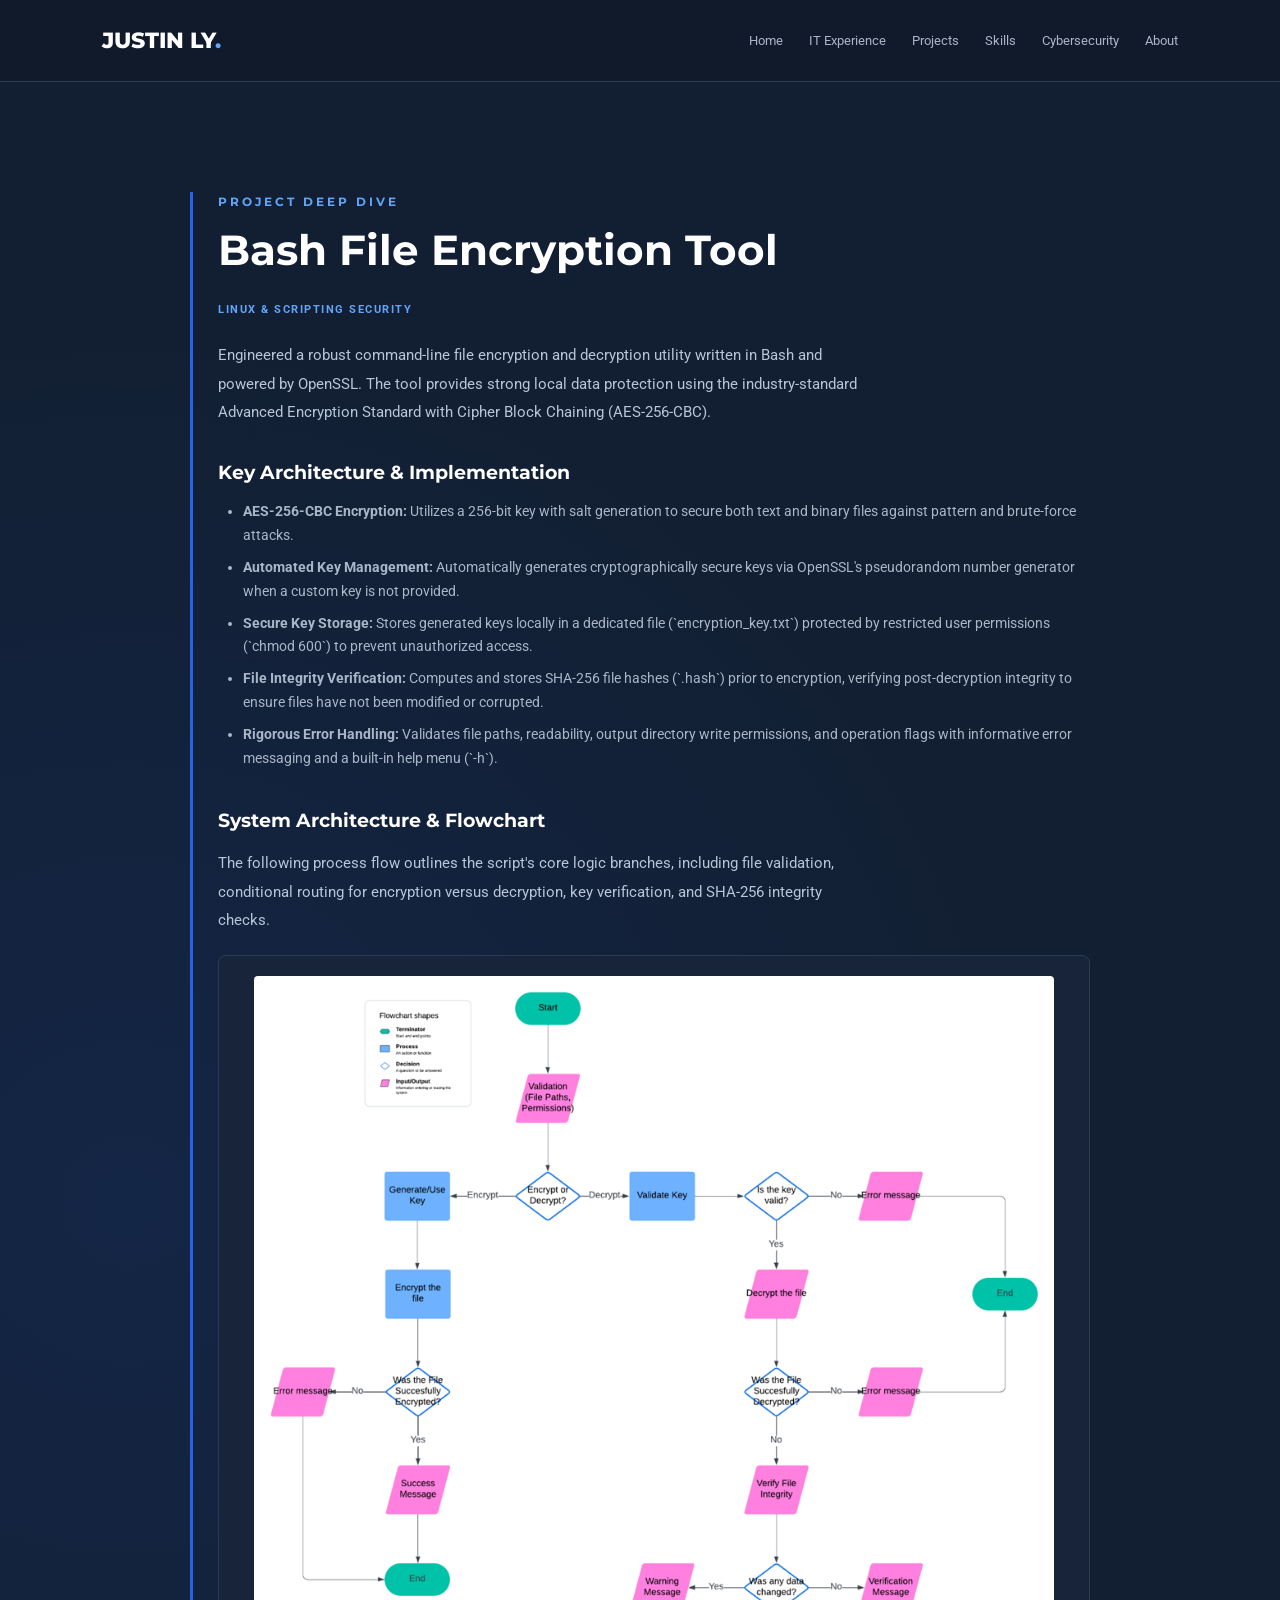
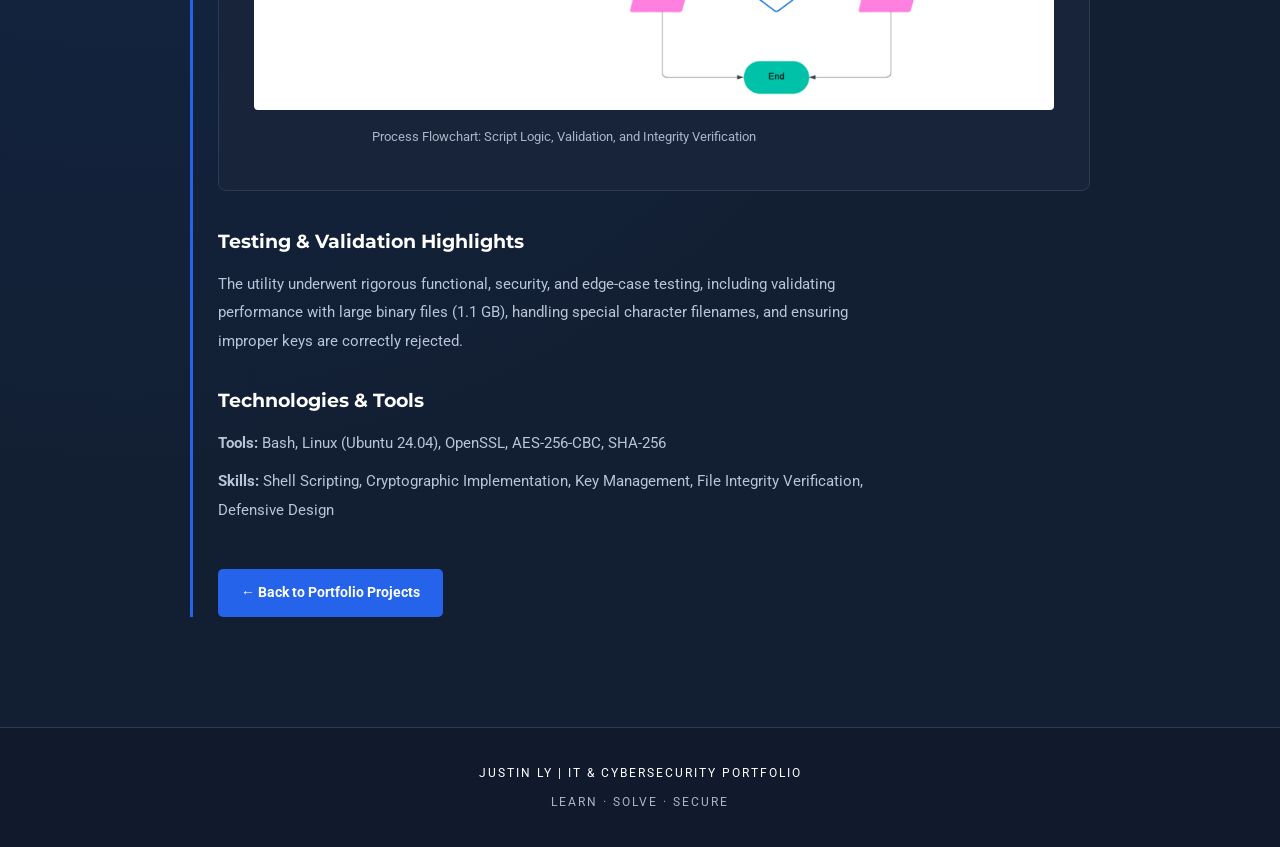
==== encryption-tool.html @ 3e25fa28 "Update encryption-tool.html" ====
<!DOCTYPE html>
<html lang="en">
<head>
    <meta charset="UTF-8">
    <meta name="viewport" content="width=device-width, initial-scale=1.0">
    <title>Bash File Encryption Tool | Justin Ly Portfolio</title>
    <link rel="stylesheet" href="style.css">
</head>

<body>

<header class="navbar">
    <a href="index.html#home" class="logo">JUSTIN LY<span>.</span></a>

    <nav class="nav-links" aria-label="Main Navigation">
        <a href="index.html#home">Home</a>
        <a href="index.html#experience">IT Experience</a>
        <a href="index.html#projects">Projects</a>
        <a href="index.html#skills">Skills</a>
        <a href="index.html#cybersecurity">Cybersecurity</a>
        <a href="index.html#about">About</a>
    </nav>
</header>

<main>

<!-- PROJECT DETAILS SECTION -->
<section class="intro-section">
    <div class="about-layout" style="grid-template-columns: 1fr;">
        <div class="about-description" style="max-width: 900px; margin: auto;">
            <p class="eyebrow">PROJECT DEEP DIVE</p>
            <h2>Bash File Encryption Tool</h2>
            
            <p class="project-category" style="margin-bottom: 20px;">LINUX & SCRIPTING SECURITY</p>

            <p>
                Engineered a robust command-line file encryption and decryption utility written in Bash and powered by OpenSSL. The tool provides strong local data protection using the industry-standard Advanced Encryption Standard with Cipher Block Chaining (AES-256-CBC).
            </p>

            <h3 style="margin-top: 30px; margin-bottom: 12px; font-family: 'Montserrat', sans-serif;">Key Architecture & Implementation</h3>
            <ul class="experience-list">
                <li><strong>AES-256-CBC Encryption:</strong> Utilizes a 256-bit key with salt generation to secure both text and binary files against pattern and brute-force attacks.</li>
                <li><strong>Automated Key Management:</strong> Automatically generates cryptographically secure keys via OpenSSL's pseudorandom number generator when a custom key is not provided.</li>
                <li><strong>Secure Key Storage:</strong> Stores generated keys locally in a dedicated file (`encryption_key.txt`) protected by restricted user permissions (`chmod 600`) to prevent unauthorized access.</li>
                <li><strong>File Integrity Verification:</strong> Computes and stores SHA-256 file hashes (`.hash`) prior to encryption, verifying post-decryption integrity to ensure files have not been modified or corrupted.</li>
                <li><strong>Rigorous Error Handling:</strong> Validates file paths, readability, output directory write permissions, and operation flags with informative error messaging and a built-in help menu (`-h`).</li>
            </ul>

            <h3 style="margin-top: 35px; margin-bottom: 12px; font-family: 'Montserrat', sans-serif;">System Architecture & Flowchart</h3>
            <p class="muted" style="margin-bottom: 20px;">
                The following process flow outlines the script's core logic branches, including file validation, conditional routing for encryption versus decryption, key verification, and SHA-256 integrity checks.
            </p>
            
            <!-- FLOWCHART CONTAINER -->
            <div style="background: var(--surface); border: 1px solid var(--border); border-radius: 8px; overflow: hidden; padding: 20px; margin-bottom: 35px; text-align: center;">
                <img src="images/encryption-flowchart-colored.png" alt="Bash Encryption Tool Process Flowchart" style="width: 100%; max-width: 800px; border-radius: 4px; display: block; margin: 0 auto 15px auto;">
                <p style="font-size: 13px; color: var(--muted);">Process Flowchart: Script Logic, Validation, and Integrity Verification</p>
            </div>
            
            <h3 style="margin-top: 30px; margin-bottom: 12px; font-family: 'Montserrat', sans-serif;">Testing & Validation Highlights</h3>
            <p class="muted" style="margin-bottom: 15px;">
                The utility underwent rigorous functional, security, and edge-case testing, including validating performance with large binary files (1.1 GB), handling special character filenames, and ensuring improper keys are correctly rejected.
            </p>

            <h3 style="margin-top: 30px; margin-bottom: 12px; font-family: 'Montserrat', sans-serif;">Technologies & Tools</h3>
            <p class="muted" style="margin-bottom: 10px;">
                <strong>Tools:</strong> Bash, Linux (Ubuntu 24.04), OpenSSL, AES-256-CBC, SHA-256
            </p>
            <p class="muted">
                <strong>Skills:</strong> Shell Scripting, Cryptographic Implementation, Key Management, File Integrity Verification, Defensive Design
            </p>

            <div style="margin-top: 45px;">
                <a href="index.html#projects" class="button">← Back to Portfolio Projects</a>
            </div>
        </div>
    </div>
</section>

</main>

<footer>
    <p>JUSTIN LY | IT & CYBERSECURITY PORTFOLIO</p>
    <p class="muted">LEARN · SOLVE · SECURE</p>
</footer>

</body>
</html>
---- style.css ----
@import url('https://fonts.googleapis.com/css2?family=Montserrat:wght@400;500;600;700;800&family=Roboto:wght@400;500;700&display=swap');

:root {
    --background: #101A2C;
    --surface: #17243A;
    --surface-light: #1D2D47;
    --accent: #2563EB;
    --accent-light: #60A5FA;
    --text: #FFFFFF;
    --muted: #AAB6C8;
    --border: #293B55;
}

* {
    margin: 0;
    padding: 0;
    box-sizing: border-box;
    scroll-behavior: smooth;
}

html, body {
    width: 100%;
    overflow-x: hidden;
}

body {
    background: var(--background);
    color: var(--text);
    font-family: 'Roboto', sans-serif;
    line-height: 1.7;
}

a {
    transition: 0.25s ease;
}

h1, h2, h3 {
    font-family: 'Montserrat', sans-serif;
}

/* NAVIGATION */

.navbar {
    display: flex;
    justify-content: space-between;
    align-items: center;
    padding: 22px 8%;
    background: rgba(16, 26, 44, 0.97);
    border-bottom: 1px solid var(--border);
    position: sticky;
    top: 0;
    z-index: 10;
    width: 100%;
}

.logo {
    color: white;
    font-family: 'Montserrat', sans-serif;
    font-size: 22px;
    font-weight: 800;
    text-decoration: none;
}

.logo span {
    color: var(--accent-light);
}

.nav-links {
    display: flex;
    gap: 26px;
}

.nav-links a {
    color: var(--muted);
    text-decoration: none;
    font-size: 13px;
}

.nav-links a:hover {
    color: var(--accent-light);
}

/* HERO */

.hero {
    position: relative;
    display: grid;
    grid-template-columns: minmax(0, 1.2fr) minmax(0, 0.8fr);
    align-items: center;
    gap: 60px;

    width: 100%;
    min-height: 620px;
    padding: 85px max(8%, calc((100% - 1200px) / 2));

    background-color: #101A2C;
    background-image:
        linear-gradient(rgba(37, 99, 235, 0.045) 1px, transparent 1px),
        linear-gradient(90deg, rgba(37, 99, 235, 0.045) 1px, transparent 1px),
        radial-gradient(ellipse at 80% 45%, #1d3b69 0%, transparent 55%);
    background-size: 45px 45px, 45px 45px, auto;

    border-bottom: 1px solid var(--border);
}

.hero-content {
    width: 100%;
    max-width: 650px;
}

.eyebrow {
    color: var(--accent-light);
    font-family: 'Montserrat', sans-serif;
    font-size: 12px;
    font-weight: 700;
    letter-spacing: 3px;
    margin-bottom: 18px;
}

.hero h1 {
    font-size: clamp(38px, 5vw, 62px);
    line-height: 1.2;
    margin-bottom: 24px;
}

.hero h1 span {
    color: var(--accent-light);
}

.hero-description {
    color: var(--muted);
    max-width: 590px;
    font-size: 16px;
}

.hero-buttons {
    display: flex;
    gap: 14px;
    margin-top: 30px;
    flex-wrap: wrap;
}

.button {
    display: inline-block;
    padding: 12px 23px;
    border-radius: 5px;
    background: var(--accent);
    color: white;
    text-decoration: none;
    font-weight: 700;
    font-size: 14px;
}

.button:hover {
    background: #1D4ED8;
    transform: translateY(-2px);
}

.button.secondary {
    background: transparent;
    border: 1px solid var(--border);
}

.button.secondary:hover {
    border-color: var(--accent-light);
}

/* PROFILE PHOTO */

.hero-profile {
    width: 100%;
    max-width: 320px;
    justify-self: center;
    padding: 10px;
    background: linear-gradient(145deg, #2563EB, #60A5FA);
    border-radius: 18px;
    box-shadow: 0 20px 55px rgba(0, 0, 0, 0.3);
}

.hero-profile img {
    display: block;
    width: 100%;
    aspect-ratio: 4 / 5;
    object-fit: cover;
    object-position: center;
    border-radius: 11px;
}

.profile-caption {
    display: flex;
    align-items: center;
    gap: 9px;
    padding: 15px 5px 3px;
    color: #FFFFFF;
    font-size: 10px;
    font-weight: 700;
    letter-spacing: 1.5px;
}

.profile-status {
    width: 8px;
    height: 8px;
    background: #60A5FA;
    border-radius: 50%;
}

/* GENERAL SECTIONS */

section {
    scroll-margin-top: 85px;
}

.section-heading {
    margin-bottom: 35px;
}

.section-heading h2 {
    font-size: 32px;
}

.intro-section,
.highlights,
.projects-section,
.cyber-section,
.experience-section,
.about-section {
    width: 100%;
    padding: 85px max(8%, calc((100% - 1200px) / 2));
    border-bottom: 1px solid var(--border);
}

.intro-text {
    max-width: 850px;
    color: var(--muted);
    font-size: 17px;
}

/* CARDS */

.card-grid {
    display: grid;
    grid-template-columns: repeat(3, minmax(0, 1fr));
    gap: 24px;
}

.info-card,
.project-card,
.experience-card,
.education-card {
    background: var(--surface);
    border: 1px solid var(--border);
    border-radius: 9px;
    overflow: hidden;
    transition: 0.25s ease;
}

.info-card,
.project-card {
    min-width: 0;
}

.info-card {
    padding: 28px;
}

.info-card:hover,
.project-card:hover {
    transform: translateY(-5px);
    border-color: var(--accent);
}

.card-icon {
    color: var(--accent-light);
    font-family: 'Montserrat', sans-serif;
    font-size: 25px;
    font-weight: 800;
    margin-bottom: 20px;
}

.info-card h3,
.project-card h3,
.experience-card h3,
.education-card h3 {
    font-size: 18px;
    margin-bottom: 12px;
}

.info-card p,
.project-content p,
.experience-card p,
.education-card p,
.cyber-section > p {
    color: var(--muted);
    font-size: 14px;
}

.info-card a {
    display: inline-block;
    color: var(--accent-light);
    text-decoration: none;
    font-size: 13px;
    margin-top: 20px;
    font-weight: 700;
}

/* PROJECTS */

.projects-section {
    background: #0D1728;
}

.section-description {
    color: var(--muted);
    margin-top: 8px;
}

.project-visual {
    height: 170px;
    display: flex;
    justify-content: center;
    align-items: center;
    font-family: 'Montserrat', sans-serif;
    font-size: 22px;
    font-weight: 800;
    letter-spacing: 3px;
    color: white;
}

.visual-one {
    background: linear-gradient(135deg, #172F50, #2563EB);
}

.visual-two {
    background: linear-gradient(135deg, #17243A, #2563EB);
}

.visual-three {
    background: linear-gradient(135deg, #102B42, #1685A8);
}

.project-content {
    padding: 23px;
}

.project-category {
    color: var(--accent-light) !important;
    font-size: 11px !important;
    font-weight: 700;
    letter-spacing: 1.5px;
    margin-bottom: 10px;
}

/* CYBERSECURITY */

.cyber-section > p {
    max-width: 800px;
    font-size: 16px;
}

/* EXPERIENCE */

.experience-card {
    padding: 30px;
    max-width: 800px;
    margin-bottom: 22px;
}

.experience-card:last-child {
    margin-bottom: 0;
}

.experience-heading {
    display: flex;
    align-items: baseline;
    gap: 12px;
    flex-wrap: wrap;
    margin-bottom: 12px;
}

.experience-heading h3 {
    margin-bottom: 0;
}

.experience-heading .company {
    color: var(--accent-light);
    font-size: 14px;
    font-weight: 600;
}

.experience-summary {
    margin-bottom: 18px;
    line-height: 1.7;
}

.experience-list {
    padding-left: 25px;
    margin: 10px 0 20px;
}

.experience-list li {
    color: var(--muted);
    font-size: 14px;
    font-weight: 400;
    line-height: 1.7;
    margin-bottom: 8px;
}

.experience-card .project-tools {
    margin-top: 12px;
    line-height: 1.7;
}

/* ABOUT ME */

.intro-section {
    background:
        radial-gradient(ellipse at 10% 50%, rgba(37, 99, 235, 0.10), transparent 55%),
        #121F33;
    padding-top: 110px;
    padding-bottom: 110px;
}

.about-layout {
    display: grid;
    grid-template-columns: 1.4fr 0.9fr;
    gap: 70px;
    align-items: center;
    max-width: 1200px;
    margin: auto;
}

.about-description {
    position: relative;
    padding-left: 25px;
    border-left: 3px solid var(--accent);
}

.about-description h2 {
    font-size: 42px;
    margin-bottom: 25px;
    line-height: 1.2;
}

.about-description .eyebrow {
    margin-bottom: 12px;
}

.about-description p:not(.eyebrow) {
    color: #B8C5D8;
    font-size: 15px;
    line-height: 1.9;
    margin-bottom: 20px;
    max-width: 650px;
}

.about-details {
    display: grid;
    gap: 18px;
}

.detail-card {
    position: relative;
    padding: 25px;
    background: linear-gradient(135deg, #1B2B44, #17243A);
    border: 1px solid #304766;
    border-radius: 10px;
    border-left: 4px solid var(--accent);
    transition: transform 0.25s, border-color 0.25s;
}

.detail-card:hover {
    transform: translateX(6px);
    border-color: var(--accent-light);
}

.detail-label {
    display: block;
    color: var(--accent-light);
    font-size: 10px;
    font-weight: 700;
    letter-spacing: 2px;
    margin-bottom: 9px;
}

.detail-card h3 {
    color: #FFFFFF;
    font-size: 17px;
    margin-bottom: 5px;
}

.detail-card p {
    color: #AAB6C8;
    font-size: 13px;
}

/* EDUCATION */

.education-card {
    padding: 25px;
    max-width: 800px;
    margin-bottom: 18px;
}

.muted {
    color: var(--muted);
}

/* CONTACT */

.contact-links {
    display: flex;
    gap: 25px;
    margin-top: 35px;
    flex-wrap: wrap;
}

.contact-links a {
    color: var(--accent-light);
    text-decoration: none;
    font-weight: 700;
    font-size: 14px;
}

.contact-links a:hover {
    color: white;
}

/* FOOTER */

footer {
    padding: 35px 15px;
    text-align: center;
    font-size: 12px;
    letter-spacing: 2px;
}

footer .muted {
    margin-top: 8px;
}

/* RESPONSIVE DESIGN */

@media (max-width: 850px) {
    .navbar {
        flex-direction: column;
        gap: 15px;
    }

    .nav-links {
        justify-content: center;
        flex-wrap: wrap;
        gap: 14px;
    }

    .hero {
        grid-template-columns: 1fr;
        padding: 75px 8%;
        gap: 40px;
        text-align: center;
    }

    .hero-content {
        margin: auto;
    }

    .hero-description {
        margin: auto;
    }

    .hero-buttons {
        justify-content: center;
    }

    .hero-profile {
        max-width: 260px;
    }

    .intro-section,
    .highlights,
    .projects-section,
    .cyber-section,
    .experience-section,
    .about-section {
        padding: 65px 8%;
    }

    .about-layout {
        grid-template-columns: 1fr;
        gap: 35px;
    }

    .about-description h2 {
        font-size: 34px;
    }

    .card-grid {
        grid-template-columns: 1fr;
    }
}

/* PROJECT VISUAL IMAGES */

.project-visual img {
    width: 100%;
    height: 100%;
    object-fit: cover;
    object-position: center;
    border-radius: 9px 9px 0 0;
    display: block;
    background-color: var(--surface-light);
}

.project-link {
    display: inline-block;
    color: var(--accent-light);
    text-decoration: none;
    font-size: 13px;
    font-weight: 700;
    margin-top: 18px;
}

.project-link:hover {
    color: white;
    transform: translateX(4px);
}
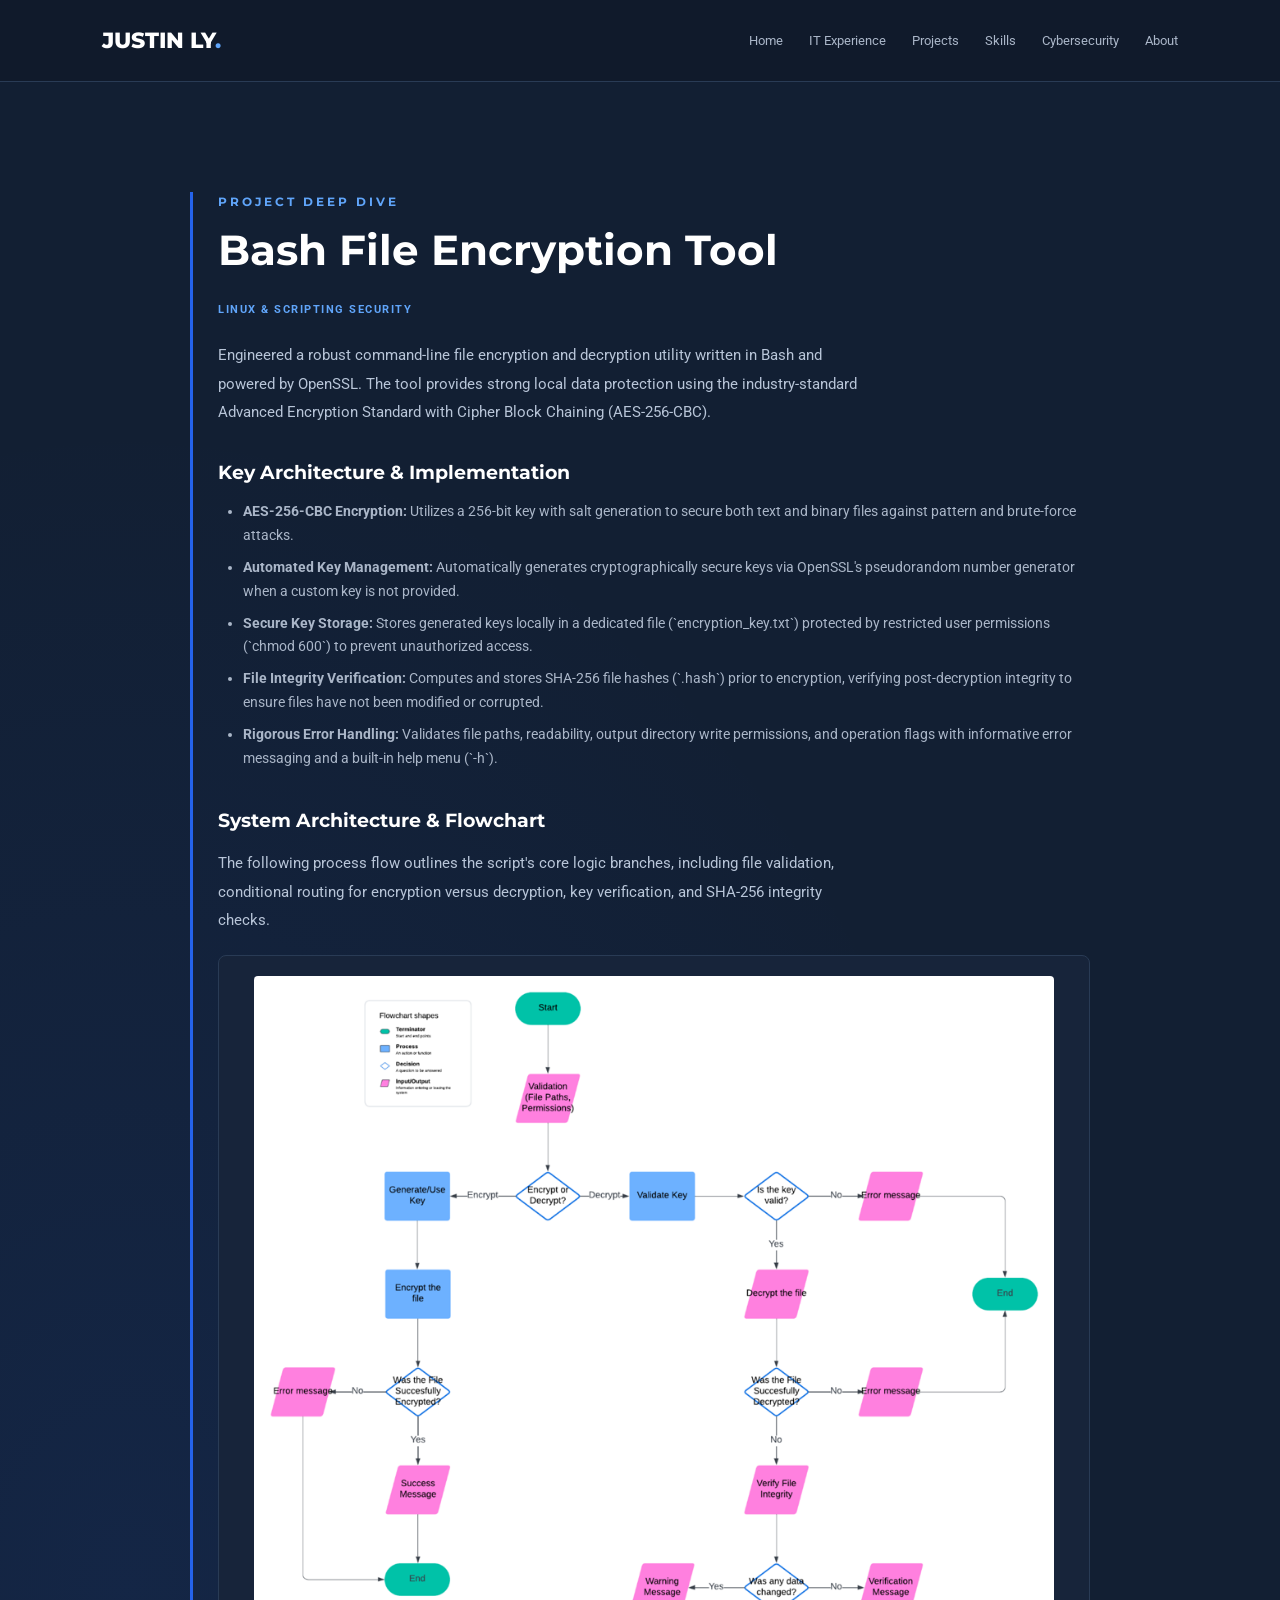
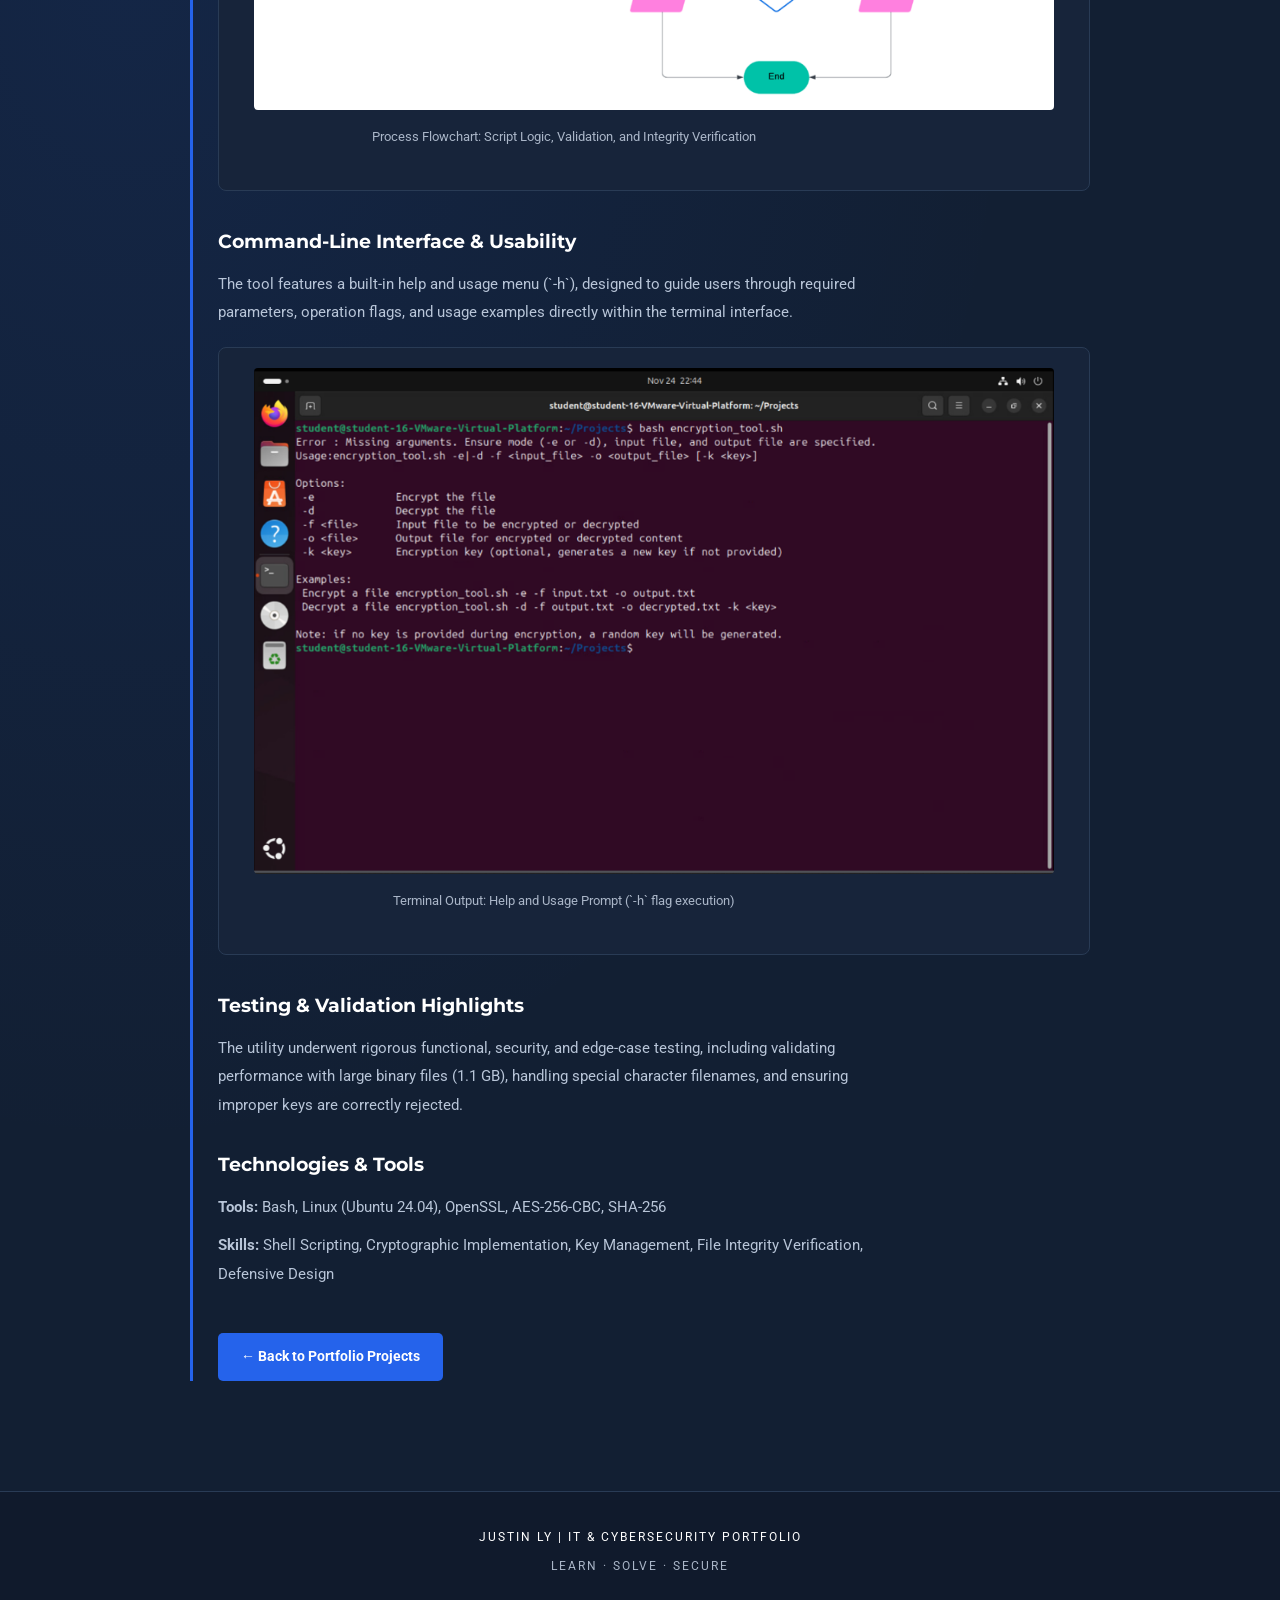
==== commit 1af7f8bf: "Update encryption-tool.html" ====
--- a/encryption-tool.html
+++ b/encryption-tool.html
@@ -56,6 +56,17 @@
                 <img src="images/encryption-flowchart-colored.png" alt="Bash Encryption Tool Process Flowchart" style="width: 100%; max-width: 800px; border-radius: 4px; display: block; margin: 0 auto 15px auto;">
                 <p style="font-size: 13px; color: var(--muted);">Process Flowchart: Script Logic, Validation, and Integrity Verification</p>
             </div>
+
+            <h3 style="margin-top: 35px; margin-bottom: 12px; font-family: 'Montserrat', sans-serif;">Command-Line Interface & Usability</h3>
+            <p class="muted" style="margin-bottom: 20px;">
+                The tool features a built-in help and usage menu (`-h`), designed to guide users through required parameters, operation flags, and usage examples directly within the terminal interface.
+            </p>
+            
+            <!-- HELP PROMPT CONTAINER -->
+            <div style="background: var(--surface); border: 1px solid var(--border); border-radius: 8px; overflow: hidden; padding: 20px; margin-bottom: 35px; text-align: center;">
+                <img src="images/Help-and-Usage.png" alt="Bash Encryption Tool Help and Usage Prompt" style="width: 100%; max-width: 800px; border-radius: 4px; display: block; margin: 0 auto 15px auto;">
+                <p style="font-size: 13px; color: var(--muted);">Terminal Output: Help and Usage Prompt (`-h` flag execution)</p>
+            </div>
             
             <h3 style="margin-top: 30px; margin-bottom: 12px; font-family: 'Montserrat', sans-serif;">Testing & Validation Highlights</h3>
             <p class="muted" style="margin-bottom: 15px;">
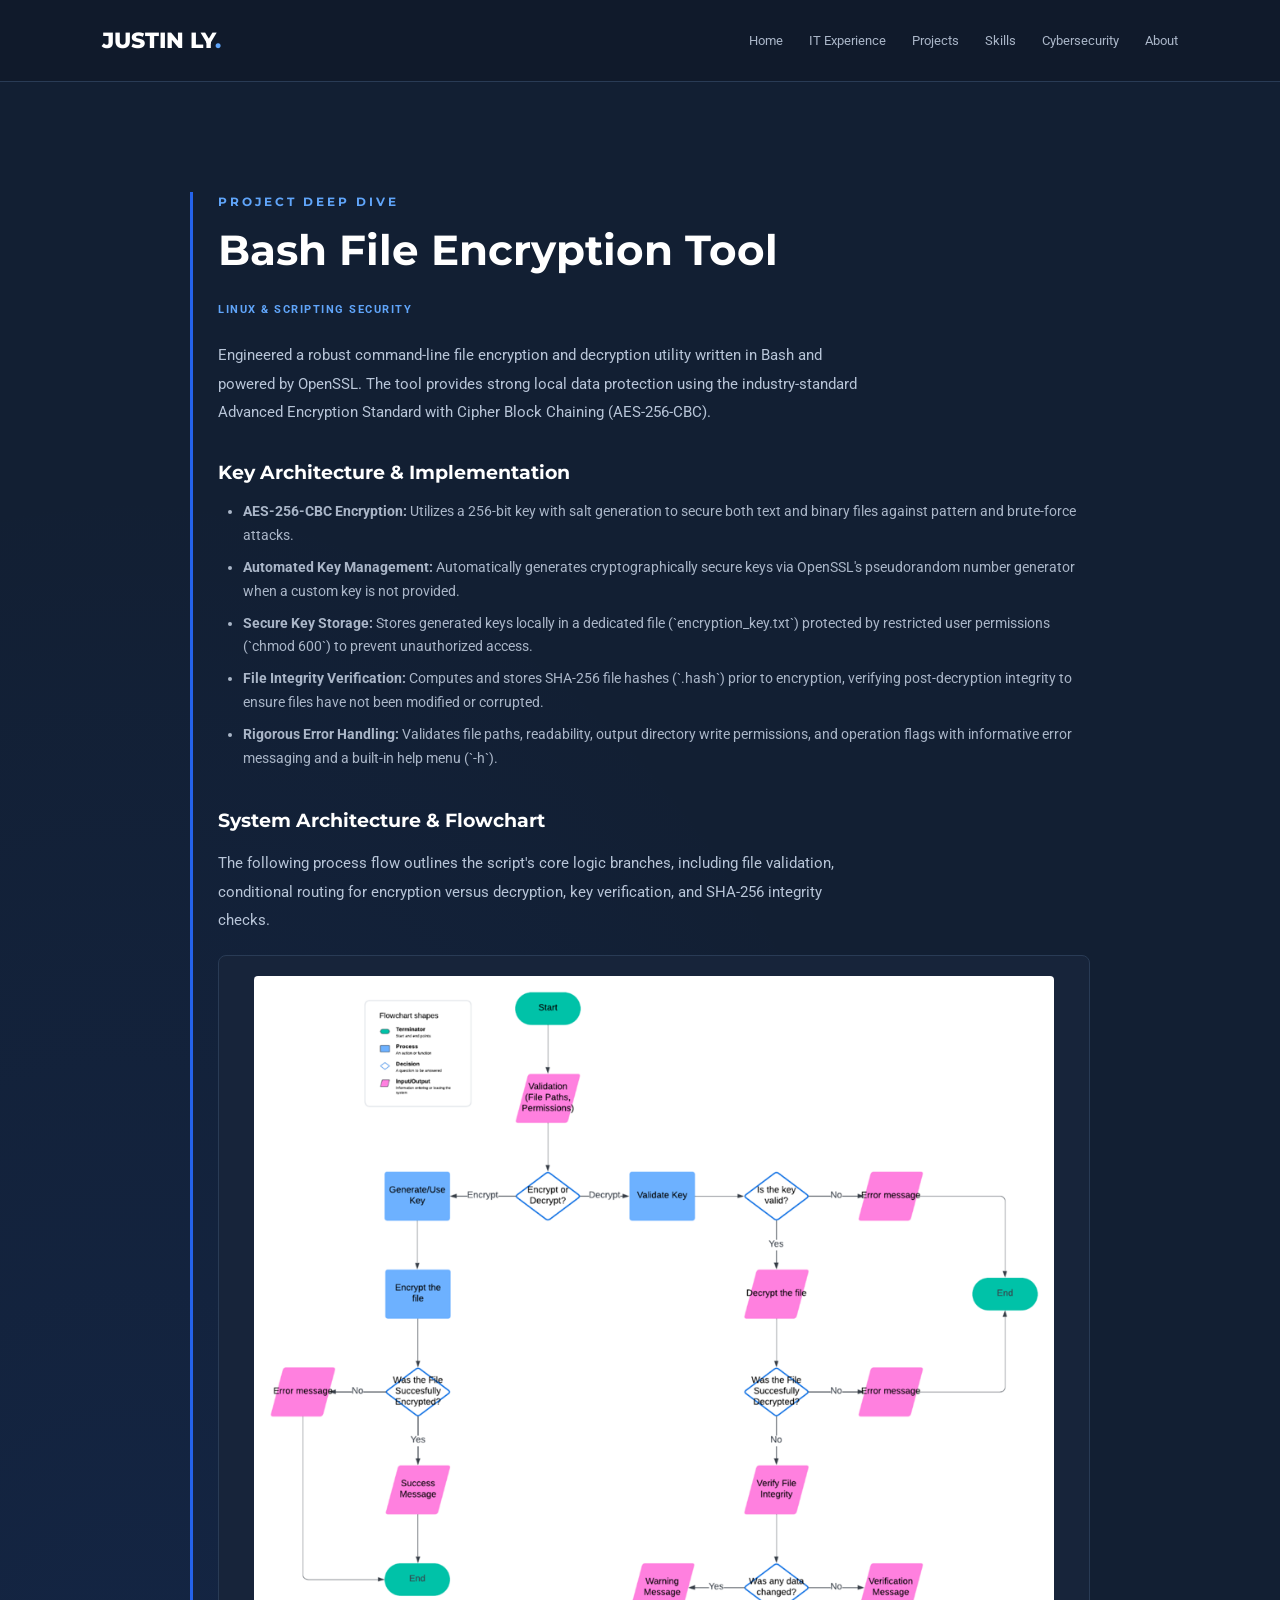
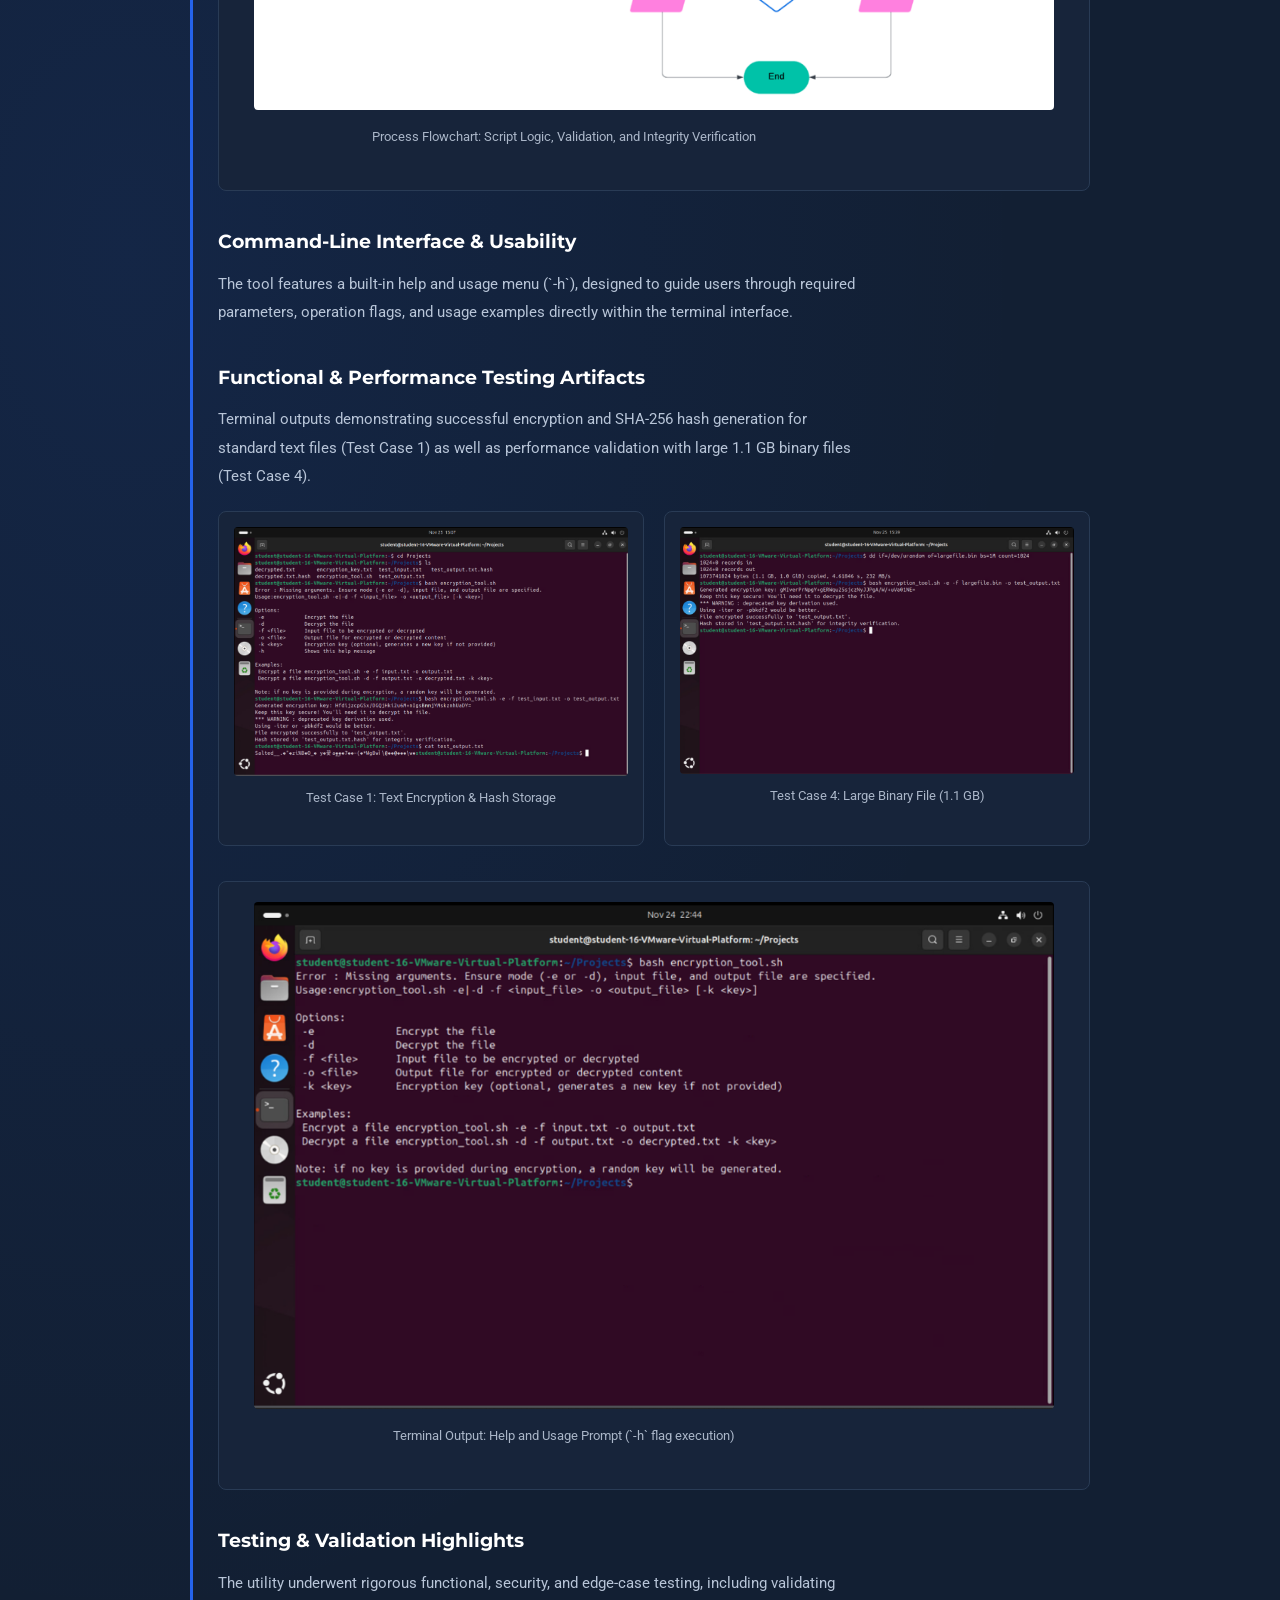
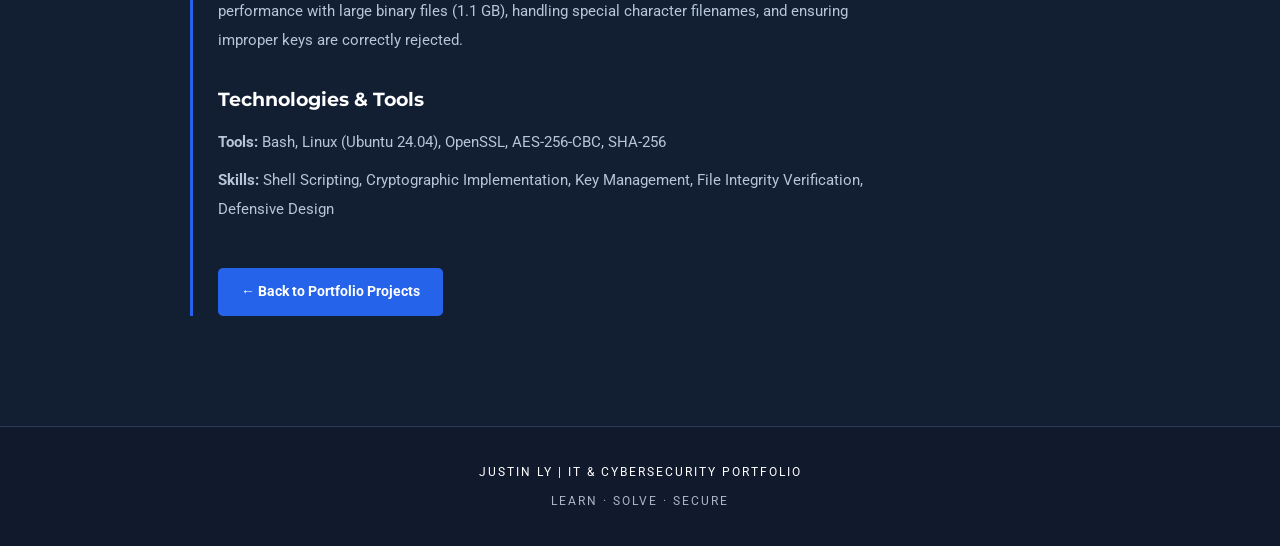
==== commit 79c13fb6: "Update encryption-tool.html" ====
--- a/encryption-tool.html
+++ b/encryption-tool.html
@@ -61,6 +61,28 @@
             <p class="muted" style="margin-bottom: 20px;">
                 The tool features a built-in help and usage menu (`-h`), designed to guide users through required parameters, operation flags, and usage examples directly within the terminal interface.
             </p>
+
+            <h3 style="margin-top: 35px; margin-bottom: 12px; font-family: 'Montserrat', sans-serif;">Functional & Performance Testing Artifacts</h3>
+            <p class="muted" style="margin-bottom: 20px;">
+                Terminal outputs demonstrating successful encryption and SHA-256 hash generation for standard text files (Test Case 1) as well as performance validation with large 1.1 GB binary files (Test Case 4).
+            </p>
+            
+            <!-- TEST CASES GALLERY GRID -->
+            <div style="display: grid; grid-template-columns: repeat(auto-fit, minmax(280px, 1fr)); gap: 20px; margin-bottom: 35px;">
+                
+                <!-- Test Case 1 -->
+                <div style="background: var(--surface); border: 1px solid var(--border); border-radius: 8px; overflow: hidden; padding: 15px;">
+                    <img src="images/Test-Case-1.png" alt="Test Case 1: Text File Encryption and Hash Storage" style="width: 100%; border-radius: 4px; display: block; margin-bottom: 10px;">
+                    <p style="font-size: 13px; color: var(--muted); text-align: center;">Test Case 1: Text Encryption & Hash Storage</p>
+                </div>
+            
+                <!-- Test Case 4 -->
+                <div style="background: var(--surface); border: 1px solid var(--border); border-radius: 8px; overflow: hidden; padding: 15px;">
+                    <img src="images/Test-Case-4.png" alt="Test Case 4: Large Binary File Encryption" style="width: 100%; border-radius: 4px; display: block; margin-bottom: 10px;">
+                    <p style="font-size: 13px; color: var(--muted); text-align: center;">Test Case 4: Large Binary File (1.1 GB)</p>
+                </div>
+            
+            </div>
             
             <!-- HELP PROMPT CONTAINER -->
             <div style="background: var(--surface); border: 1px solid var(--border); border-radius: 8px; overflow: hidden; padding: 20px; margin-bottom: 35px; text-align: center;">
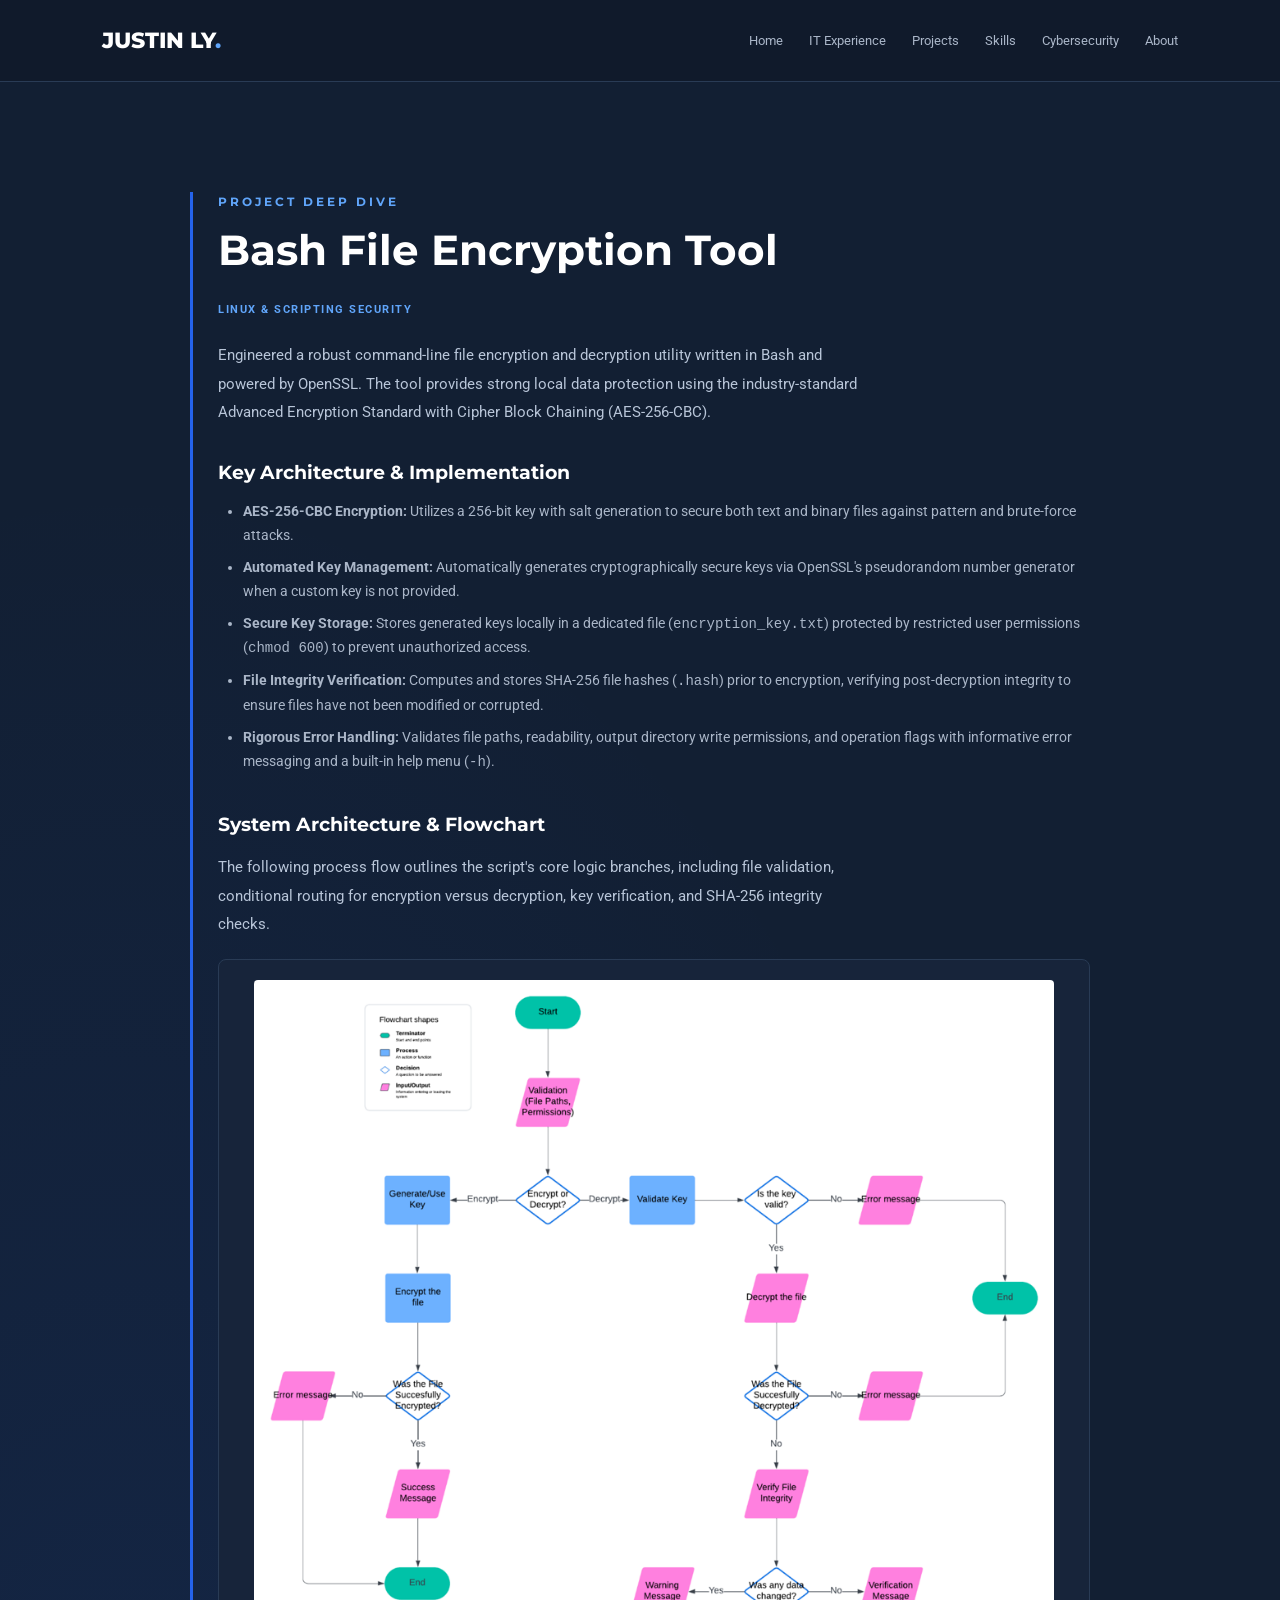
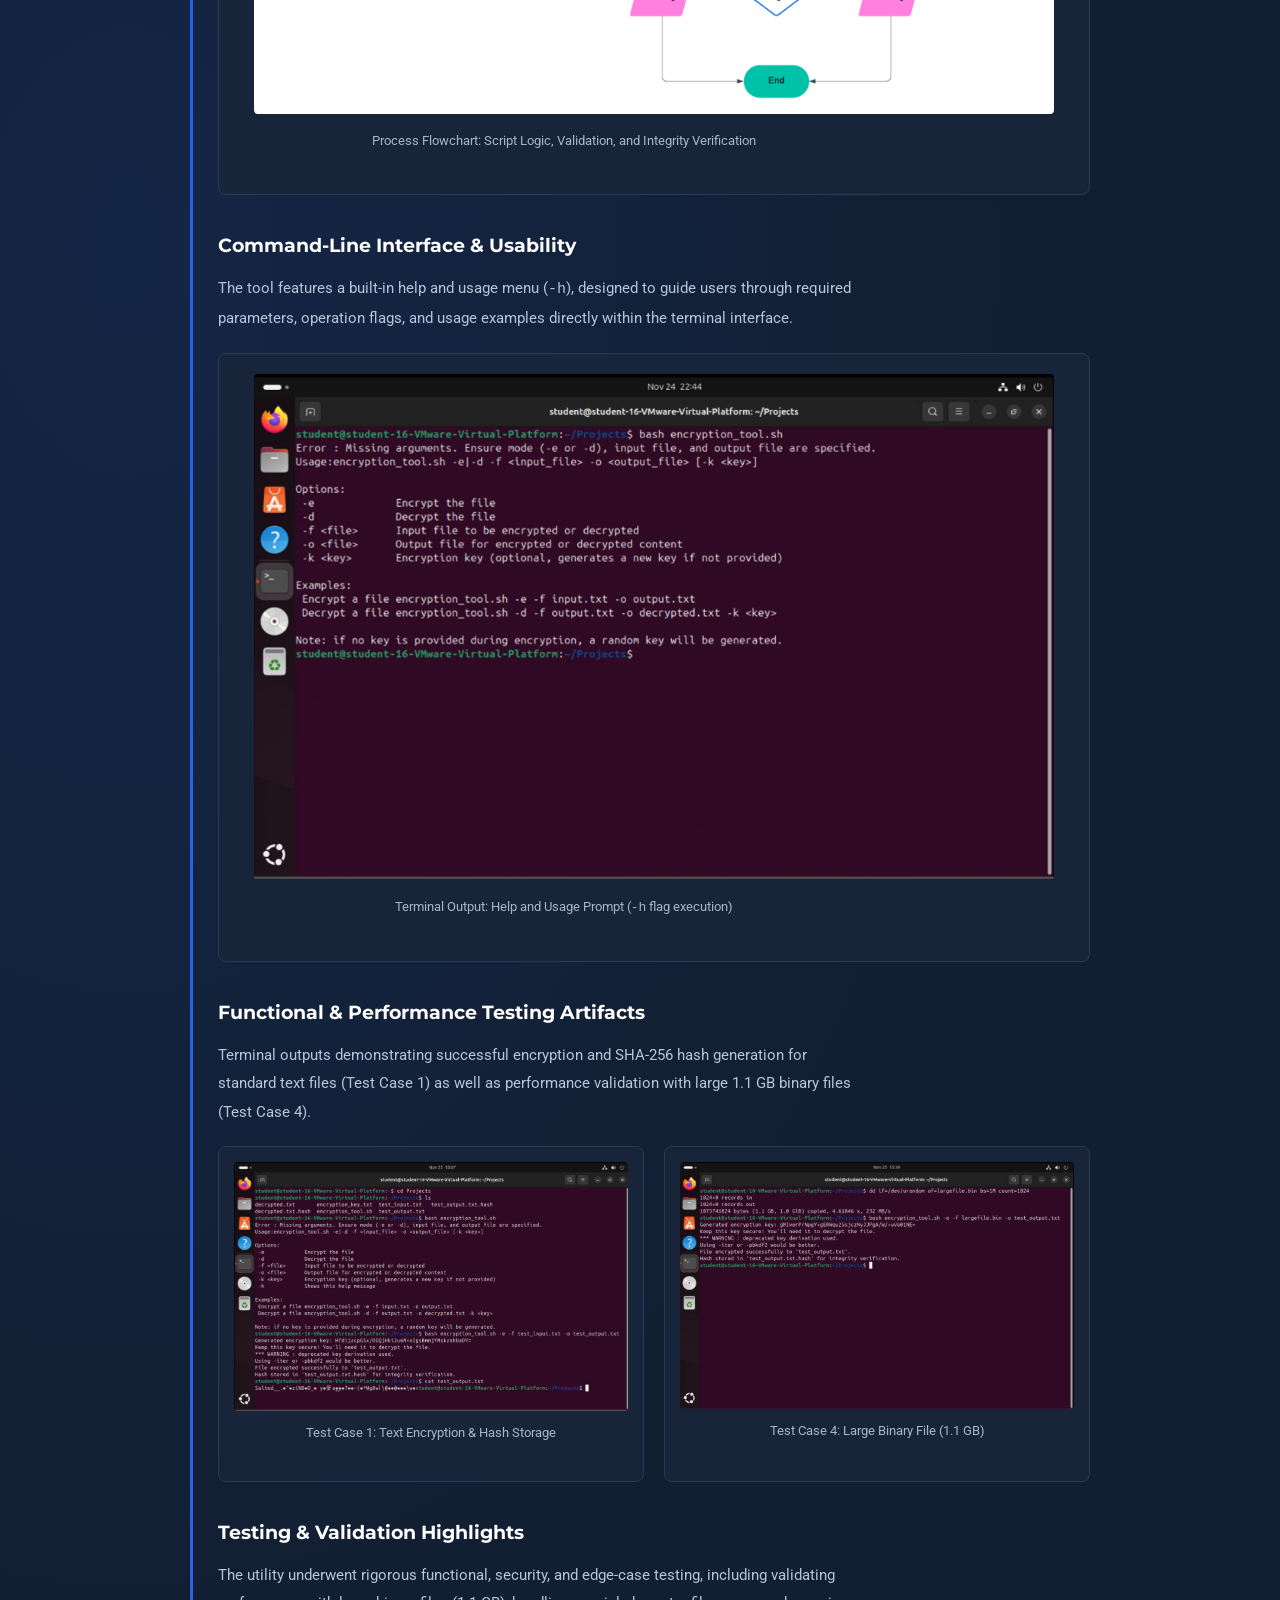
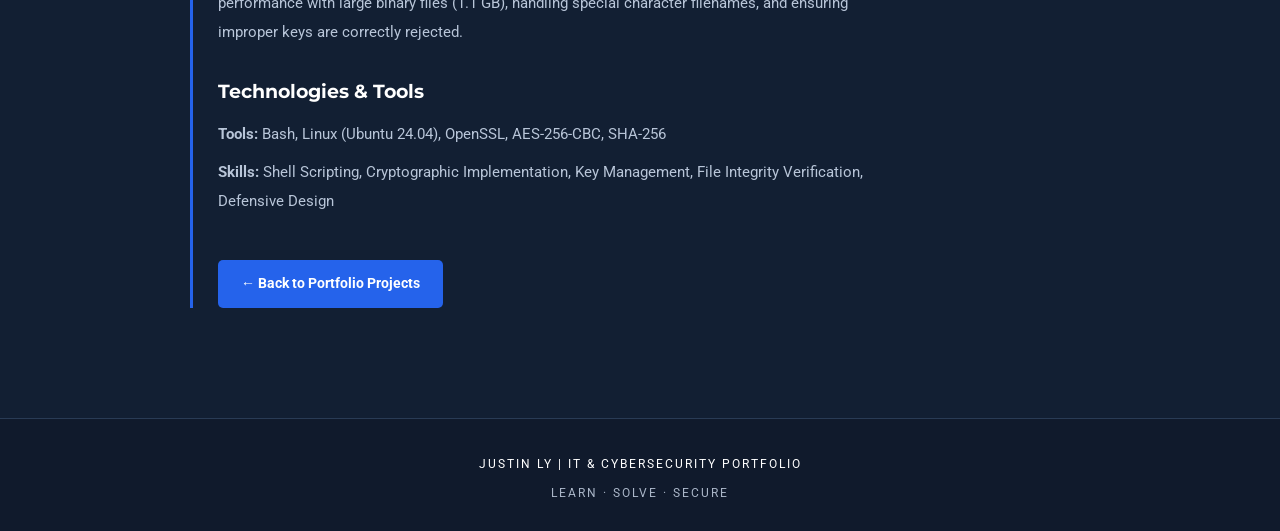
==== commit 579f2031: "Update encryption-tool.html" ====
--- a/encryption-tool.html
+++ b/encryption-tool.html
@@ -41,9 +41,9 @@
             <ul class="experience-list">
                 <li><strong>AES-256-CBC Encryption:</strong> Utilizes a 256-bit key with salt generation to secure both text and binary files against pattern and brute-force attacks.</li>
                 <li><strong>Automated Key Management:</strong> Automatically generates cryptographically secure keys via OpenSSL's pseudorandom number generator when a custom key is not provided.</li>
-                <li><strong>Secure Key Storage:</strong> Stores generated keys locally in a dedicated file (`encryption_key.txt`) protected by restricted user permissions (`chmod 600`) to prevent unauthorized access.</li>
-                <li><strong>File Integrity Verification:</strong> Computes and stores SHA-256 file hashes (`.hash`) prior to encryption, verifying post-decryption integrity to ensure files have not been modified or corrupted.</li>
-                <li><strong>Rigorous Error Handling:</strong> Validates file paths, readability, output directory write permissions, and operation flags with informative error messaging and a built-in help menu (`-h`).</li>
+                <li><strong>Secure Key Storage:</strong> Stores generated keys locally in a dedicated file (<code>encryption_key.txt</code>) protected by restricted user permissions (<code>chmod 600</code>) to prevent unauthorized access.</li>
+                <li><strong>File Integrity Verification:</strong> Computes and stores SHA-256 file hashes (<code>.hash</code>) prior to encryption, verifying post-decryption integrity to ensure files have not been modified or corrupted.</li>
+                <li><strong>Rigorous Error Handling:</strong> Validates file paths, readability, output directory write permissions, and operation flags with informative error messaging and a built-in help menu (<code>-h</code>).</li>
             </ul>
 
             <h3 style="margin-top: 35px; margin-bottom: 12px; font-family: 'Montserrat', sans-serif;">System Architecture & Flowchart</h3>
@@ -59,8 +59,14 @@
 
             <h3 style="margin-top: 35px; margin-bottom: 12px; font-family: 'Montserrat', sans-serif;">Command-Line Interface & Usability</h3>
             <p class="muted" style="margin-bottom: 20px;">
-                The tool features a built-in help and usage menu (`-h`), designed to guide users through required parameters, operation flags, and usage examples directly within the terminal interface.
+                The tool features a built-in help and usage menu (<code>-h</code>), designed to guide users through required parameters, operation flags, and usage examples directly within the terminal interface.
             </p>
+
+            <!-- HELP PROMPT CONTAINER -->
+            <div style="background: var(--surface); border: 1px solid var(--border); border-radius: 8px; overflow: hidden; padding: 20px; margin-bottom: 35px; text-align: center;">
+                <img src="images/Help-and-Usage.png" alt="Bash Encryption Tool Help and Usage Prompt" style="width: 100%; max-width: 800px; border-radius: 4px; display: block; margin: 0 auto 15px auto;">
+                <p style="font-size: 13px; color: var(--muted);">Terminal Output: Help and Usage Prompt (<code>-h</code> flag execution)</p>
+            </div>
 
             <h3 style="margin-top: 35px; margin-bottom: 12px; font-family: 'Montserrat', sans-serif;">Functional & Performance Testing Artifacts</h3>
             <p class="muted" style="margin-bottom: 20px;">
@@ -82,12 +88,6 @@
                     <p style="font-size: 13px; color: var(--muted); text-align: center;">Test Case 4: Large Binary File (1.1 GB)</p>
                 </div>
             
-            </div>
-            
-            <!-- HELP PROMPT CONTAINER -->
-            <div style="background: var(--surface); border: 1px solid var(--border); border-radius: 8px; overflow: hidden; padding: 20px; margin-bottom: 35px; text-align: center;">
-                <img src="images/Help-and-Usage.png" alt="Bash Encryption Tool Help and Usage Prompt" style="width: 100%; max-width: 800px; border-radius: 4px; display: block; margin: 0 auto 15px auto;">
-                <p style="font-size: 13px; color: var(--muted);">Terminal Output: Help and Usage Prompt (`-h` flag execution)</p>
             </div>
             
             <h3 style="margin-top: 30px; margin-bottom: 12px; font-family: 'Montserrat', sans-serif;">Testing & Validation Highlights</h3>
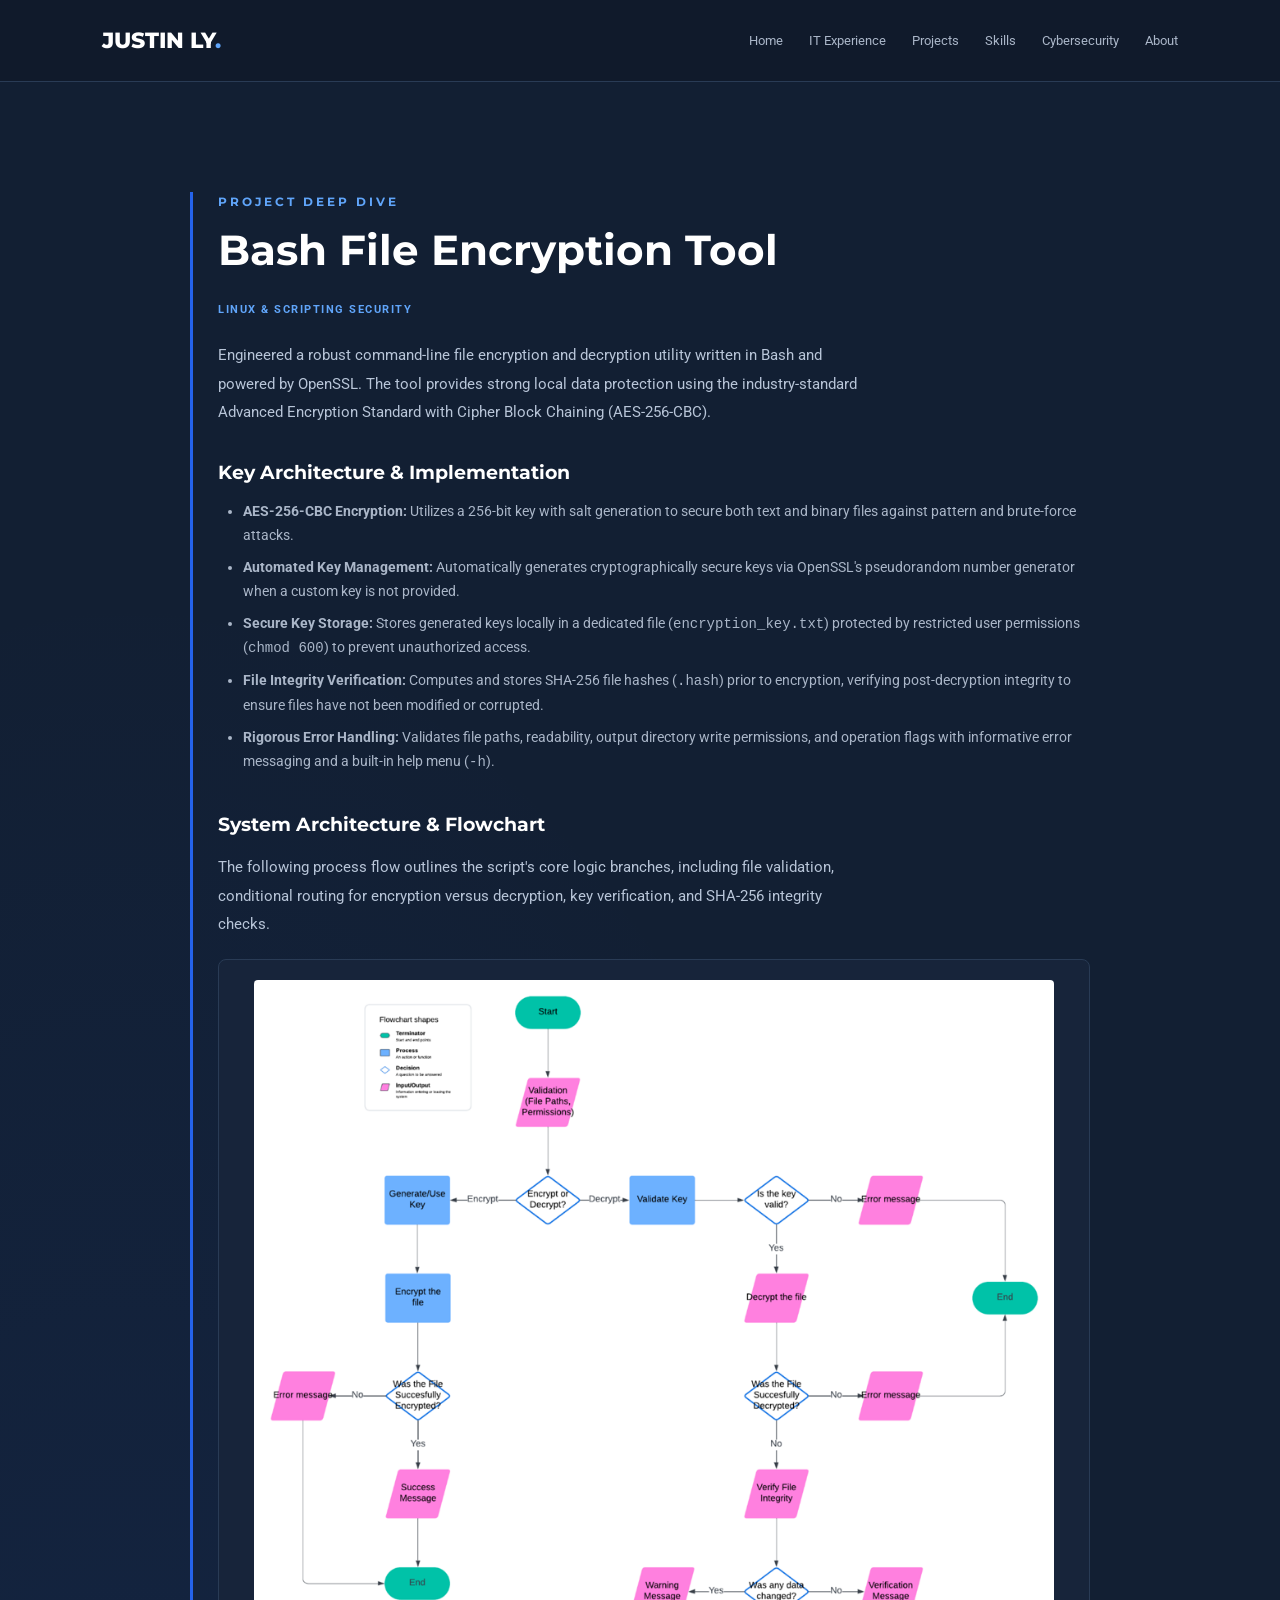
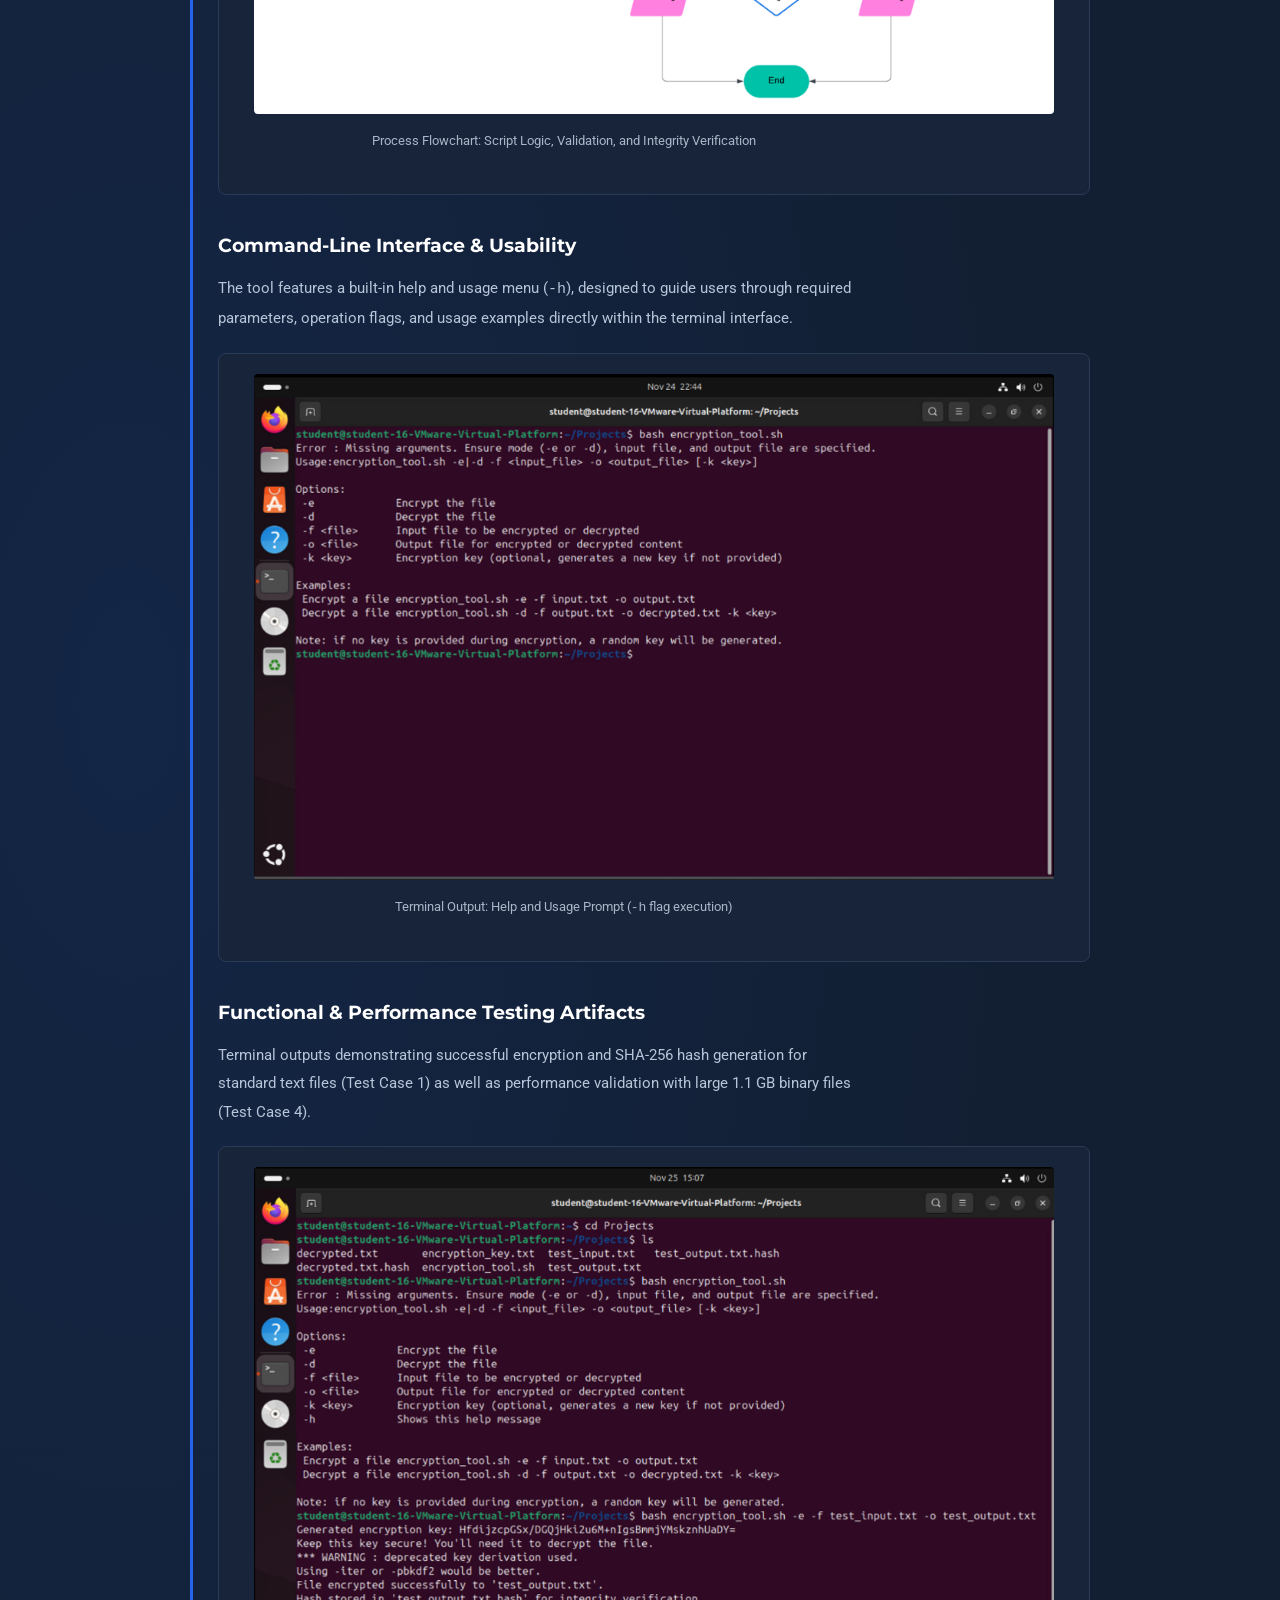
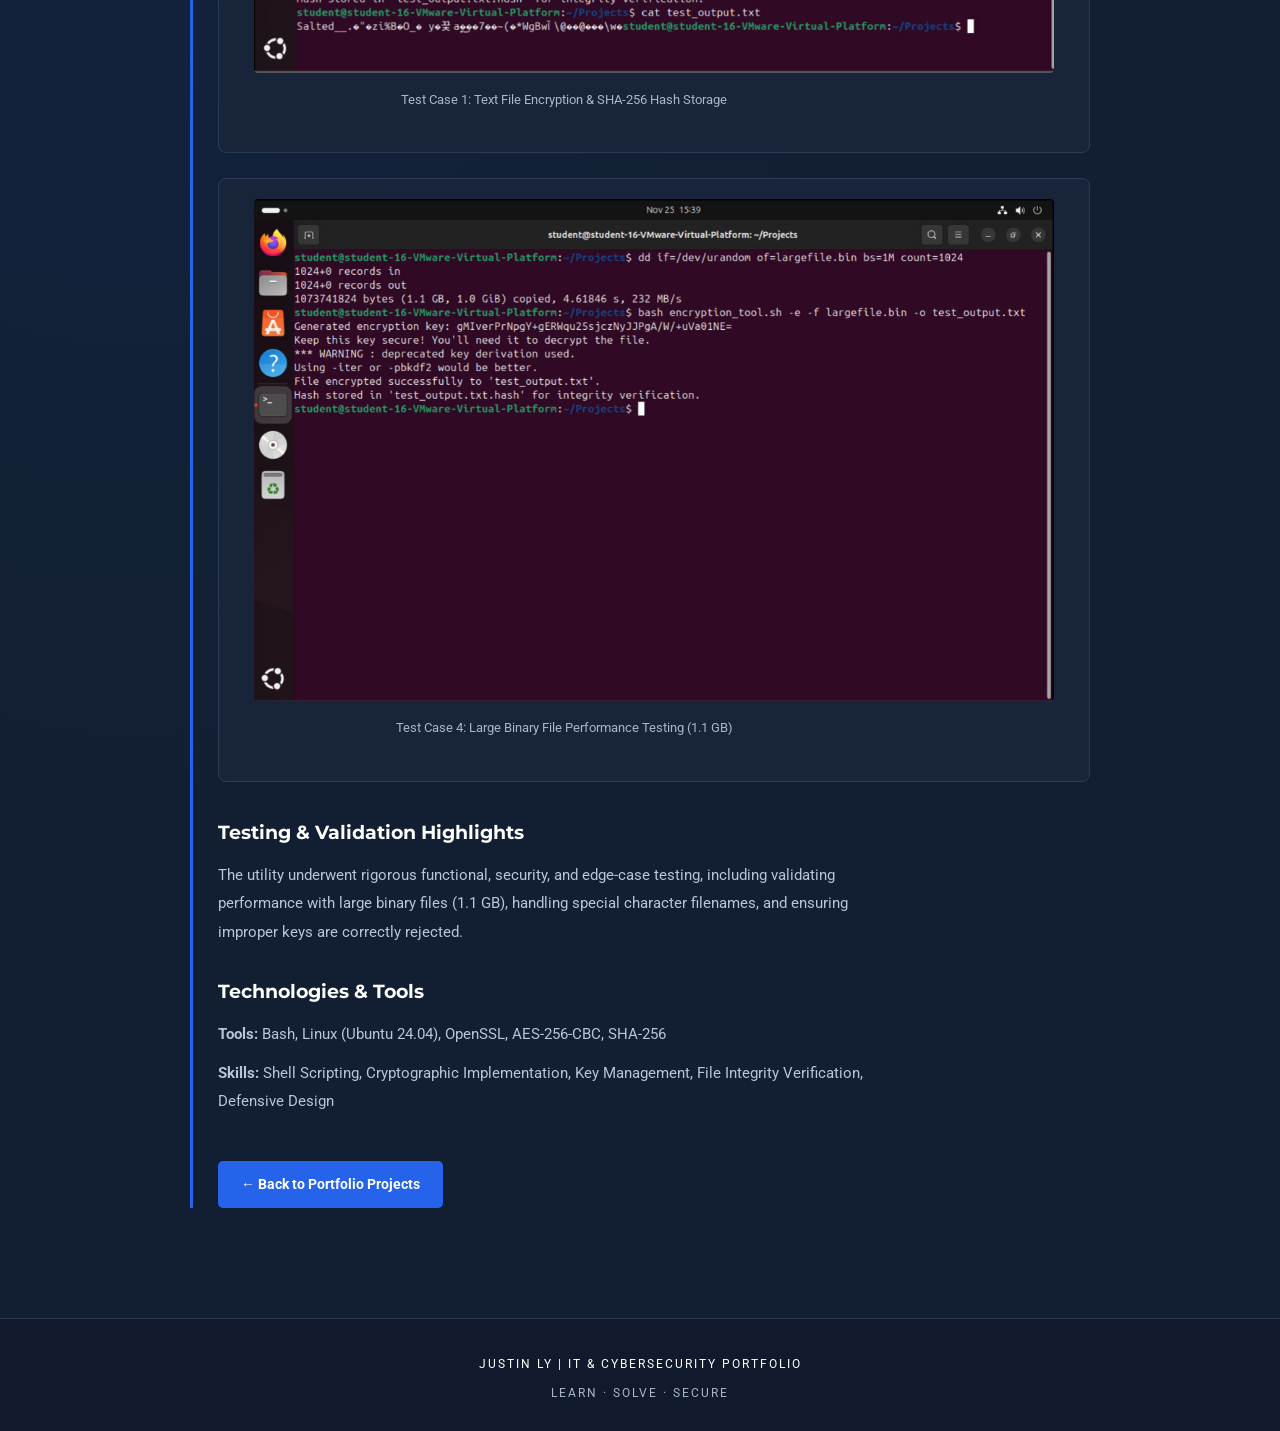
==== commit c01df3ab: "Update encryption-tool.html" ====
--- a/encryption-tool.html
+++ b/encryption-tool.html
@@ -73,21 +73,16 @@
                 Terminal outputs demonstrating successful encryption and SHA-256 hash generation for standard text files (Test Case 1) as well as performance validation with large 1.1 GB binary files (Test Case 4).
             </p>
             
-            <!-- TEST CASES GALLERY GRID -->
-            <div style="display: grid; grid-template-columns: repeat(auto-fit, minmax(280px, 1fr)); gap: 20px; margin-bottom: 35px;">
-                
-                <!-- Test Case 1 -->
-                <div style="background: var(--surface); border: 1px solid var(--border); border-radius: 8px; overflow: hidden; padding: 15px;">
-                    <img src="images/Test-Case-1.png" alt="Test Case 1: Text File Encryption and Hash Storage" style="width: 100%; border-radius: 4px; display: block; margin-bottom: 10px;">
-                    <p style="font-size: 13px; color: var(--muted); text-align: center;">Test Case 1: Text Encryption & Hash Storage</p>
-                </div>
-            
-                <!-- Test Case 4 -->
-                <div style="background: var(--surface); border: 1px solid var(--border); border-radius: 8px; overflow: hidden; padding: 15px;">
-                    <img src="images/Test-Case-4.png" alt="Test Case 4: Large Binary File Encryption" style="width: 100%; border-radius: 4px; display: block; margin-bottom: 10px;">
-                    <p style="font-size: 13px; color: var(--muted); text-align: center;">Test Case 4: Large Binary File (1.1 GB)</p>
-                </div>
-            
+            <!-- TEST CASE 1 CONTAINER -->
+            <div style="background: var(--surface); border: 1px solid var(--border); border-radius: 8px; overflow: hidden; padding: 20px; margin-bottom: 25px; text-align: center;">
+                <img src="images/Test-Case-1.png" alt="Test Case 1: Text File Encryption and Hash Storage" style="width: 100%; max-width: 800px; border-radius: 4px; display: block; margin: 0 auto 15px auto;">
+                <p style="font-size: 13px; color: var(--muted);">Test Case 1: Text File Encryption & SHA-256 Hash Storage</p>
+            </div>
+
+            <!-- TEST CASE 4 CONTAINER -->
+            <div style="background: var(--surface); border: 1px solid var(--border); border-radius: 8px; overflow: hidden; padding: 20px; margin-bottom: 35px; text-align: center;">
+                <img src="images/Test-Case-4.png" alt="Test Case 4: Large Binary File Encryption" style="width: 100%; max-width: 800px; border-radius: 4px; display: block; margin: 0 auto 15px auto;">
+                <p style="font-size: 13px; color: var(--muted);">Test Case 4: Large Binary File Performance Testing (1.1 GB)</p>
             </div>
             
             <h3 style="margin-top: 30px; margin-bottom: 12px; font-family: 'Montserrat', sans-serif;">Testing & Validation Highlights</h3>
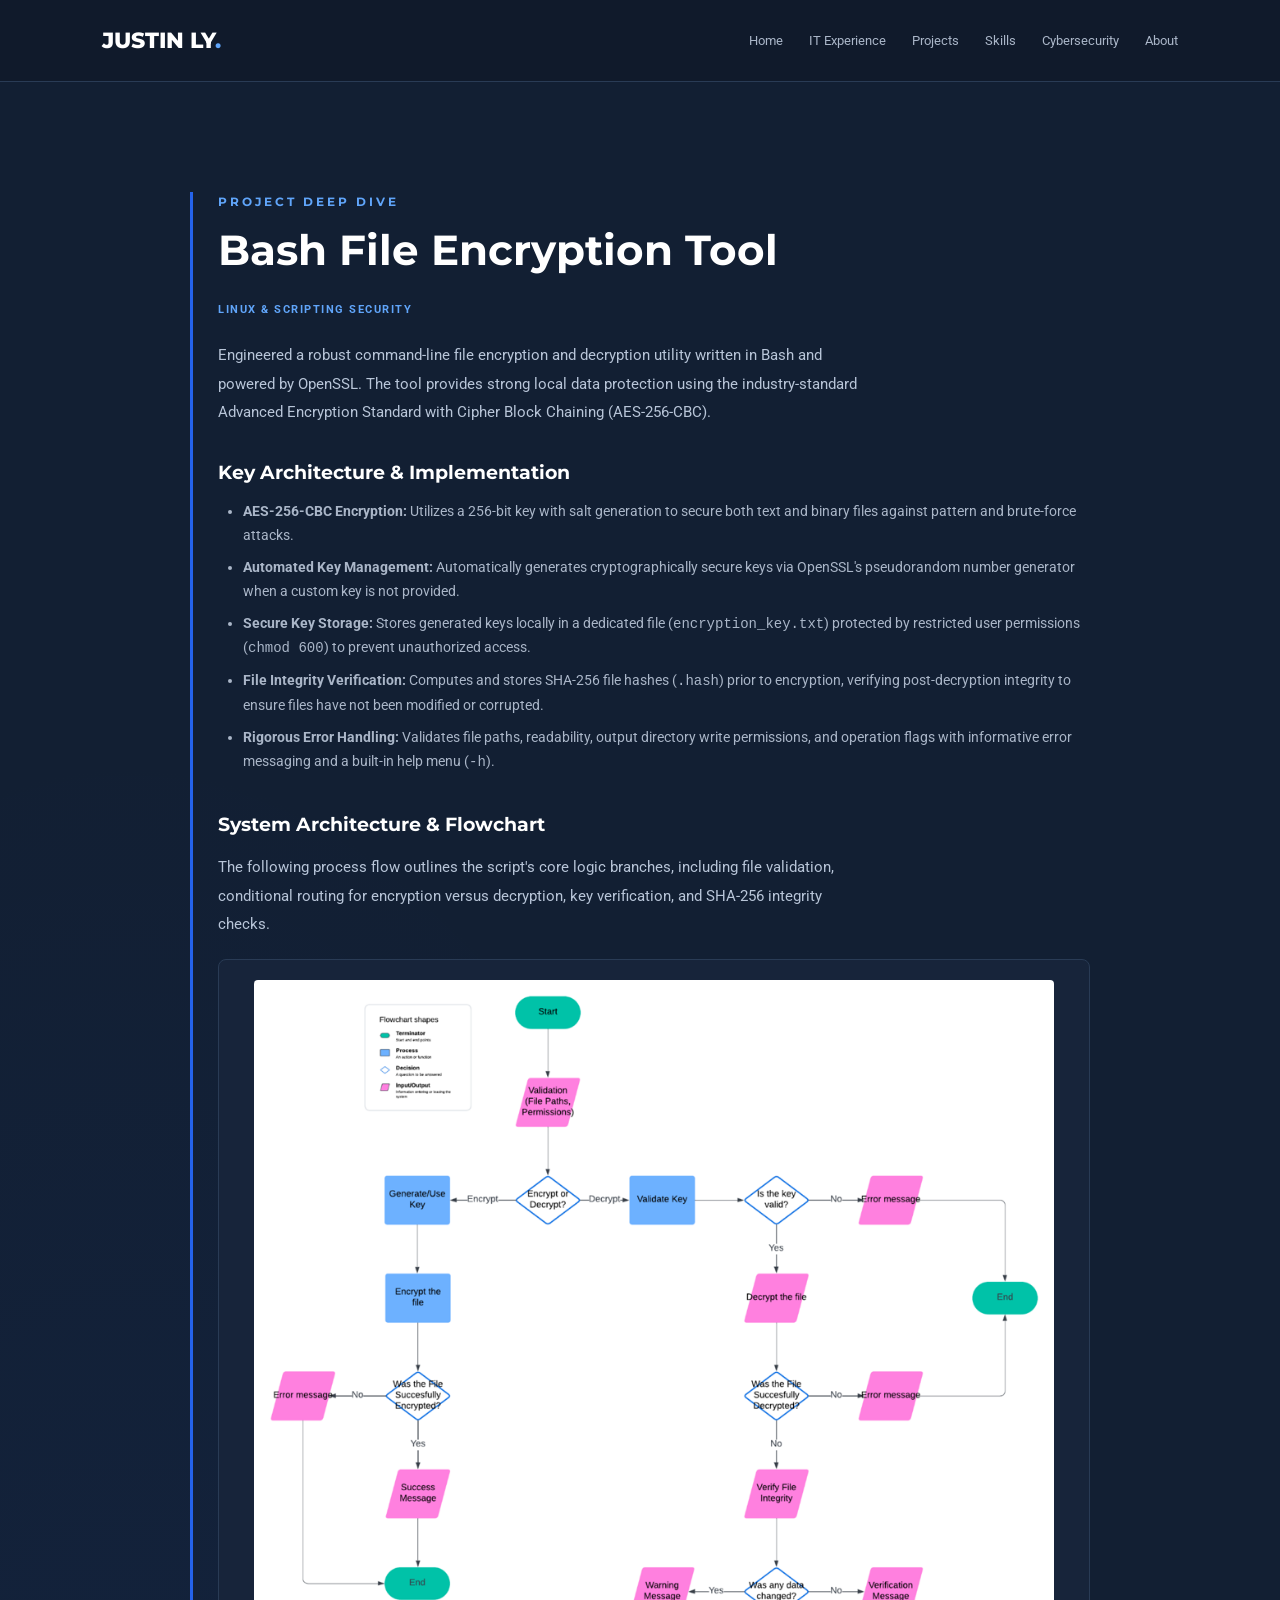
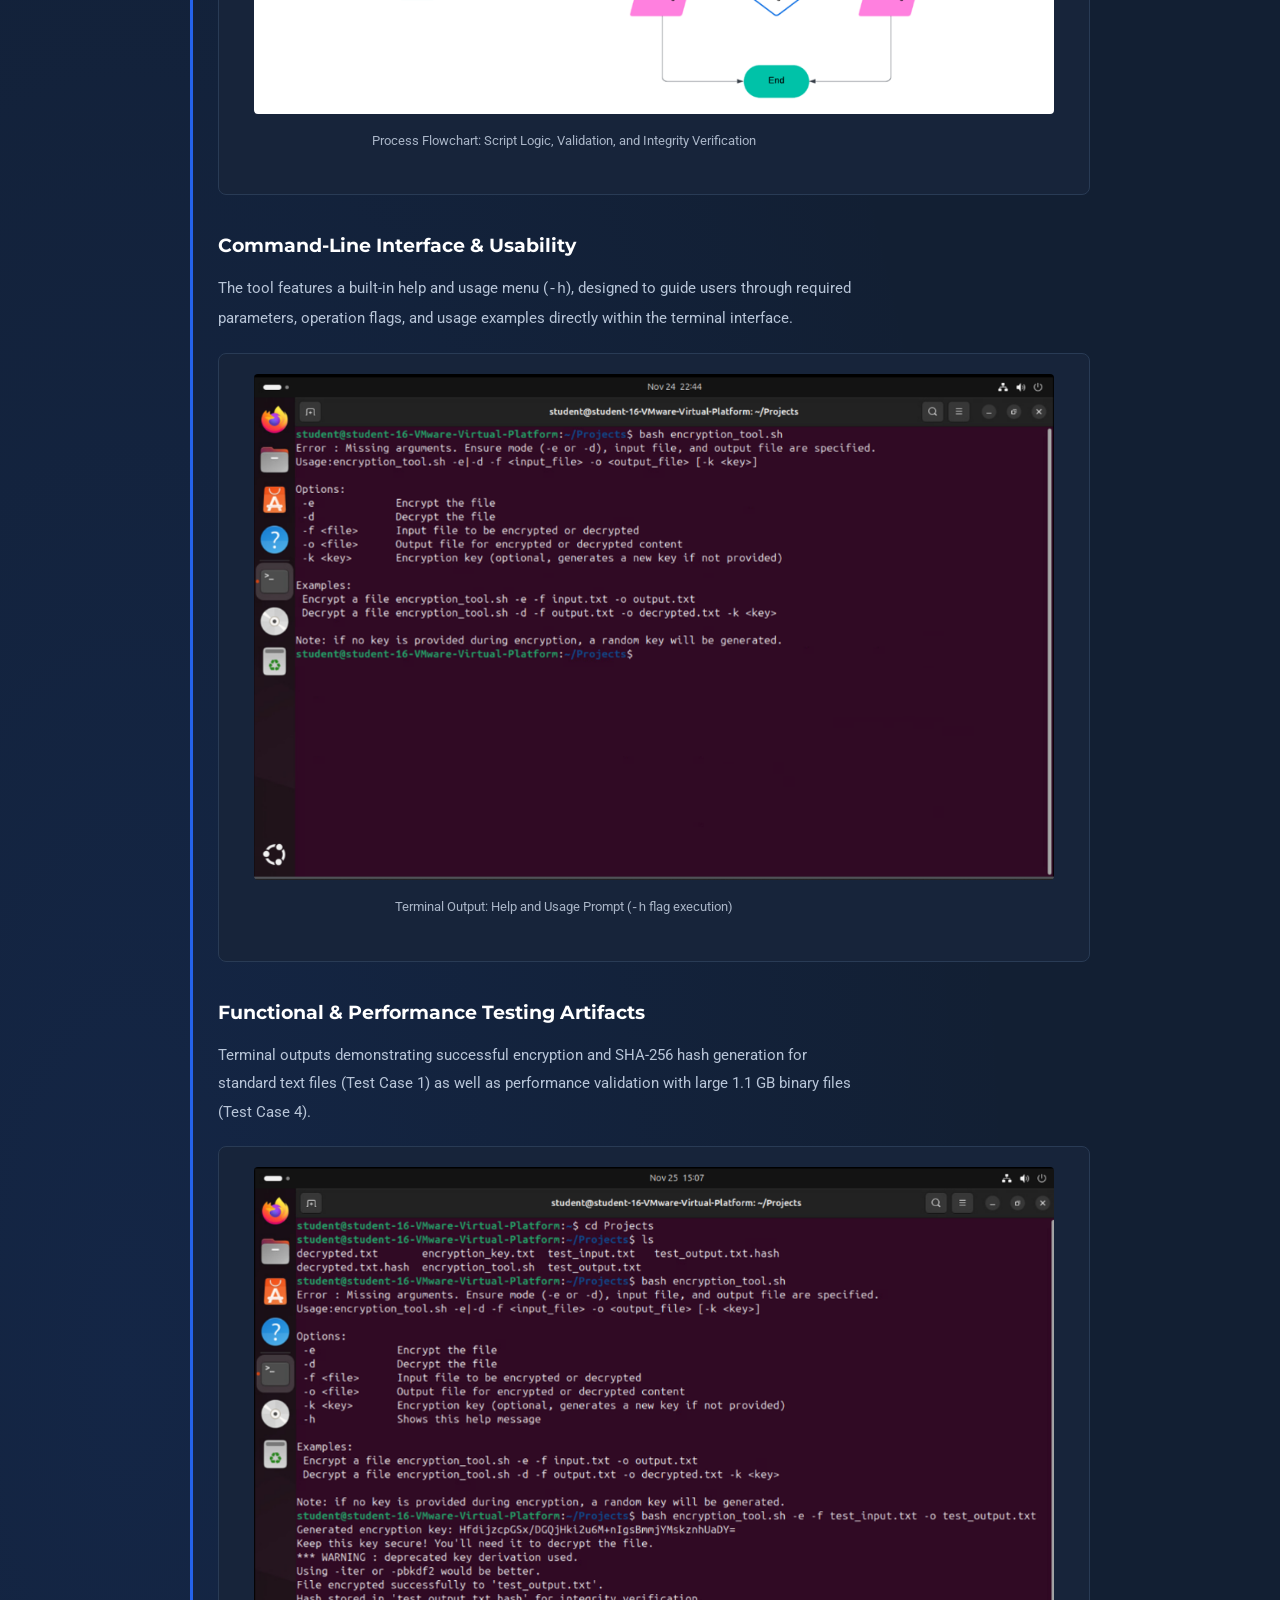
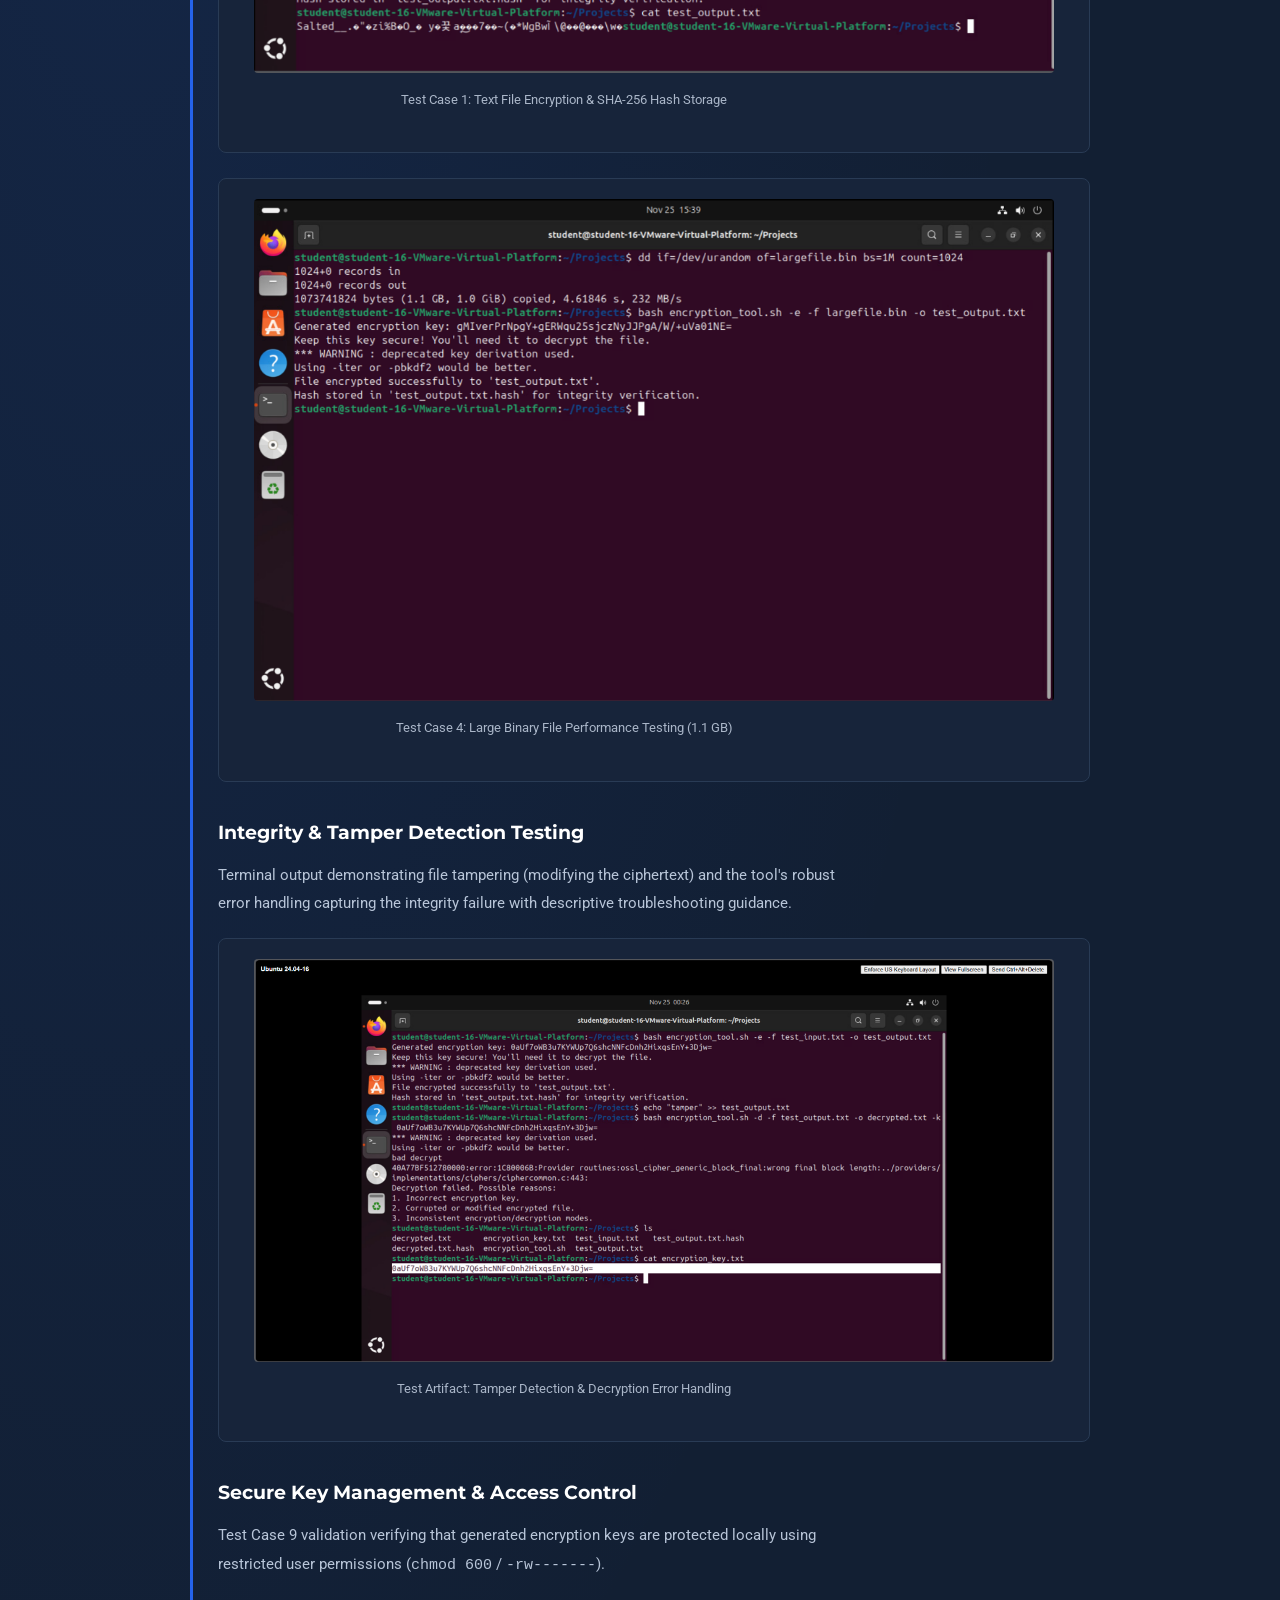
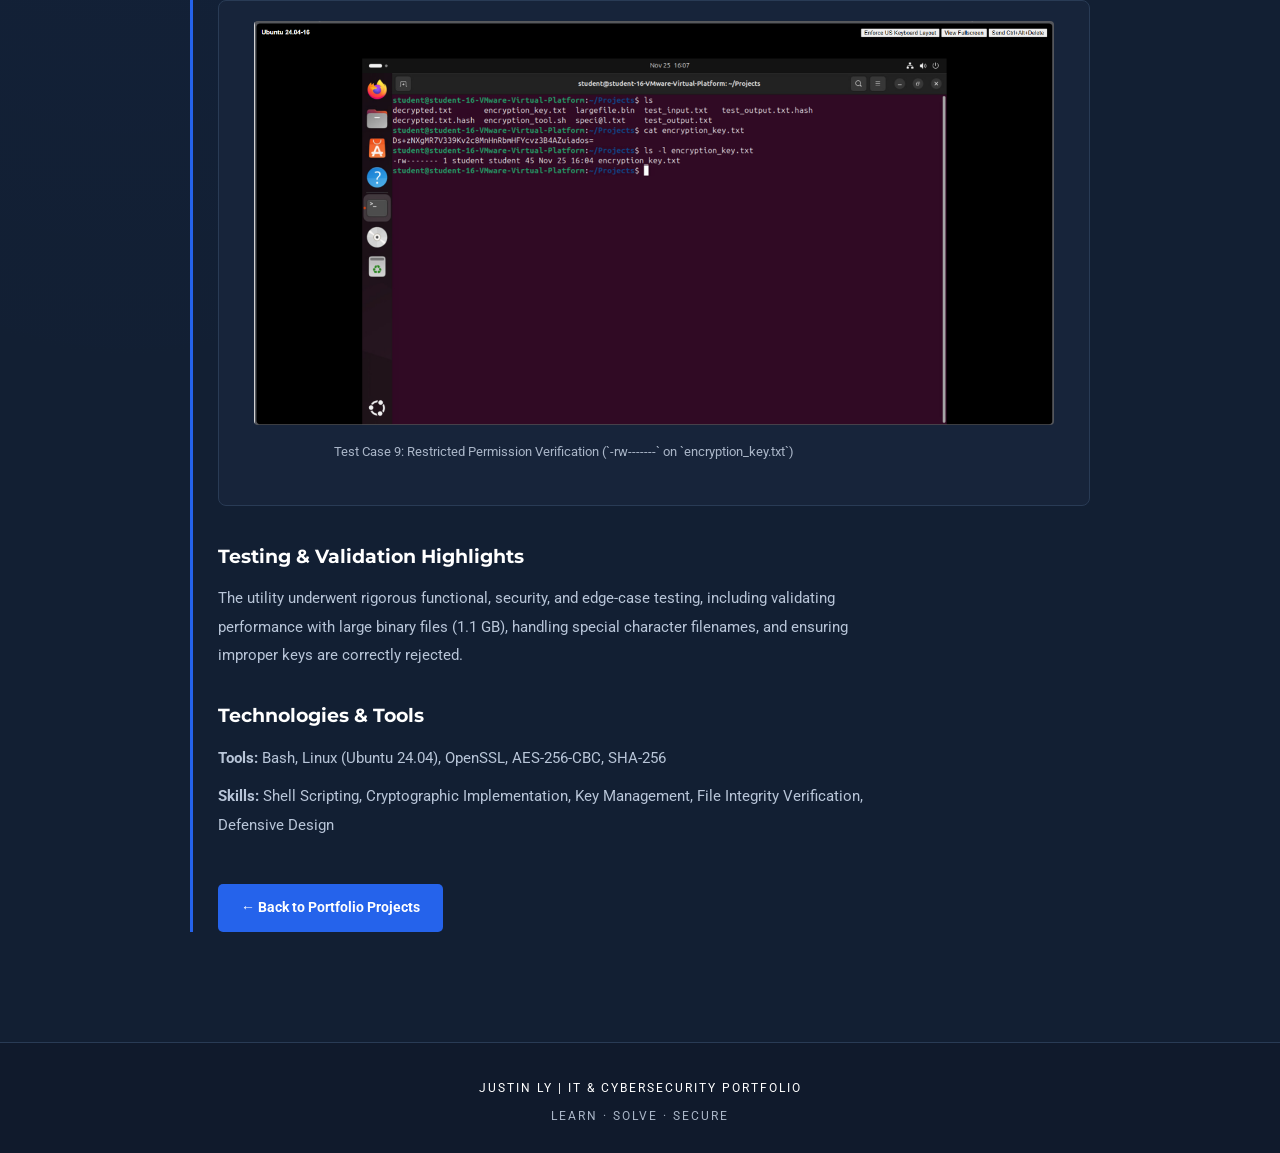
==== commit 73a08a79: "Enhance testing sections for encryption tool Added sections for integrity and tamper detection testi" ====
--- a/encryption-tool.html
+++ b/encryption-tool.html
@@ -84,6 +84,26 @@
                 <img src="images/Test-Case-4.png" alt="Test Case 4: Large Binary File Encryption" style="width: 100%; max-width: 800px; border-radius: 4px; display: block; margin: 0 auto 15px auto;">
                 <p style="font-size: 13px; color: var(--muted);">Test Case 4: Large Binary File Performance Testing (1.1 GB)</p>
             </div>
+
+            <!-- TAMPER & ERROR HANDLING (Secure-Key-Storage.png) -->
+            <h3 style="margin-top: 35px; margin-bottom: 12px; font-family: 'Montserrat', sans-serif;">Integrity & Tamper Detection Testing</h3>
+            <p class="muted" style="margin-bottom: 20px;">
+                Terminal output demonstrating file tampering (modifying the ciphertext) and the tool's robust error handling capturing the integrity failure with descriptive troubleshooting guidance.
+            </p>
+            <div style="background: var(--surface); border: 1px solid var(--border); border-radius: 8px; overflow: hidden; padding: 20px; margin-bottom: 35px; text-align: center;">
+                <img src="images/Secure-Key-Storage.png" alt="Tamper Detection and Error Handling Output" style="width: 100%; max-width: 800px; border-radius: 4px; display: block; margin: 0 auto 15px auto;">
+                <p style="font-size: 13px; color: var(--muted);">Test Artifact: Tamper Detection & Decryption Error Handling</p>
+            </div>
+
+            <!-- KEY PERMISSIONS (Test-Case-9.png) -->
+            <h3 style="margin-top: 35px; margin-bottom: 12px; font-family: 'Montserrat', sans-serif;">Secure Key Management & Access Control</h3>
+            <p class="muted" style="margin-bottom: 20px;">
+                Test Case 9 validation verifying that generated encryption keys are protected locally using restricted user permissions (<code>chmod 600</code> / <code>-rw-------</code>).
+            </p>
+            <div style="background: var(--surface); border: 1px solid var(--border); border-radius: 8px; overflow: hidden; padding: 20px; margin-bottom: 35px; text-align: center;">
+                <img src="images/Test-Case-9.png" alt="Test Case 9: Secure Key Permissions Verification" style="width: 100%; max-width: 800px; border-radius: 4px; display: block; margin: 0 auto 15px auto;">
+                <p style="font-size: 13px; color: var(--muted);">Test Case 9: Restricted Permission Verification (`-rw-------` on `encryption_key.txt`)</p>
+            </div>
             
             <h3 style="margin-top: 30px; margin-bottom: 12px; font-family: 'Montserrat', sans-serif;">Testing & Validation Highlights</h3>
             <p class="muted" style="margin-bottom: 15px;">
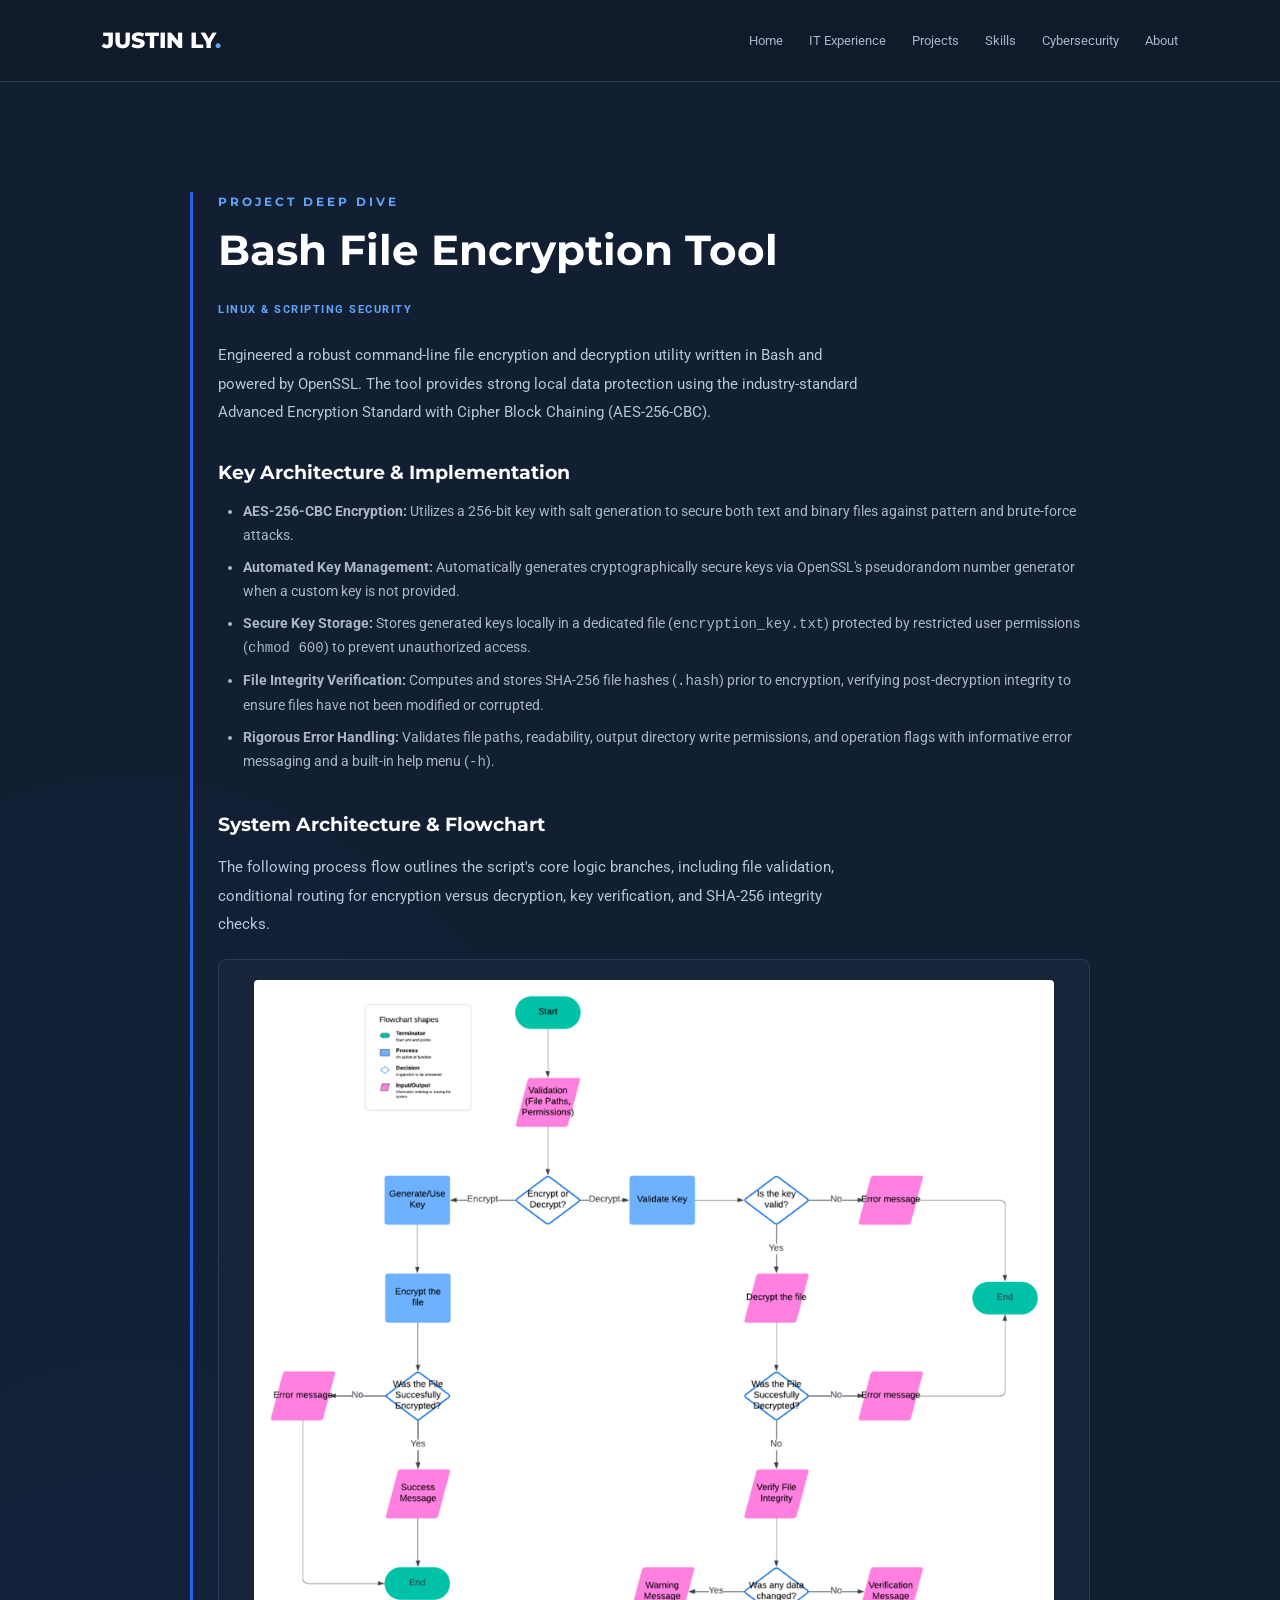
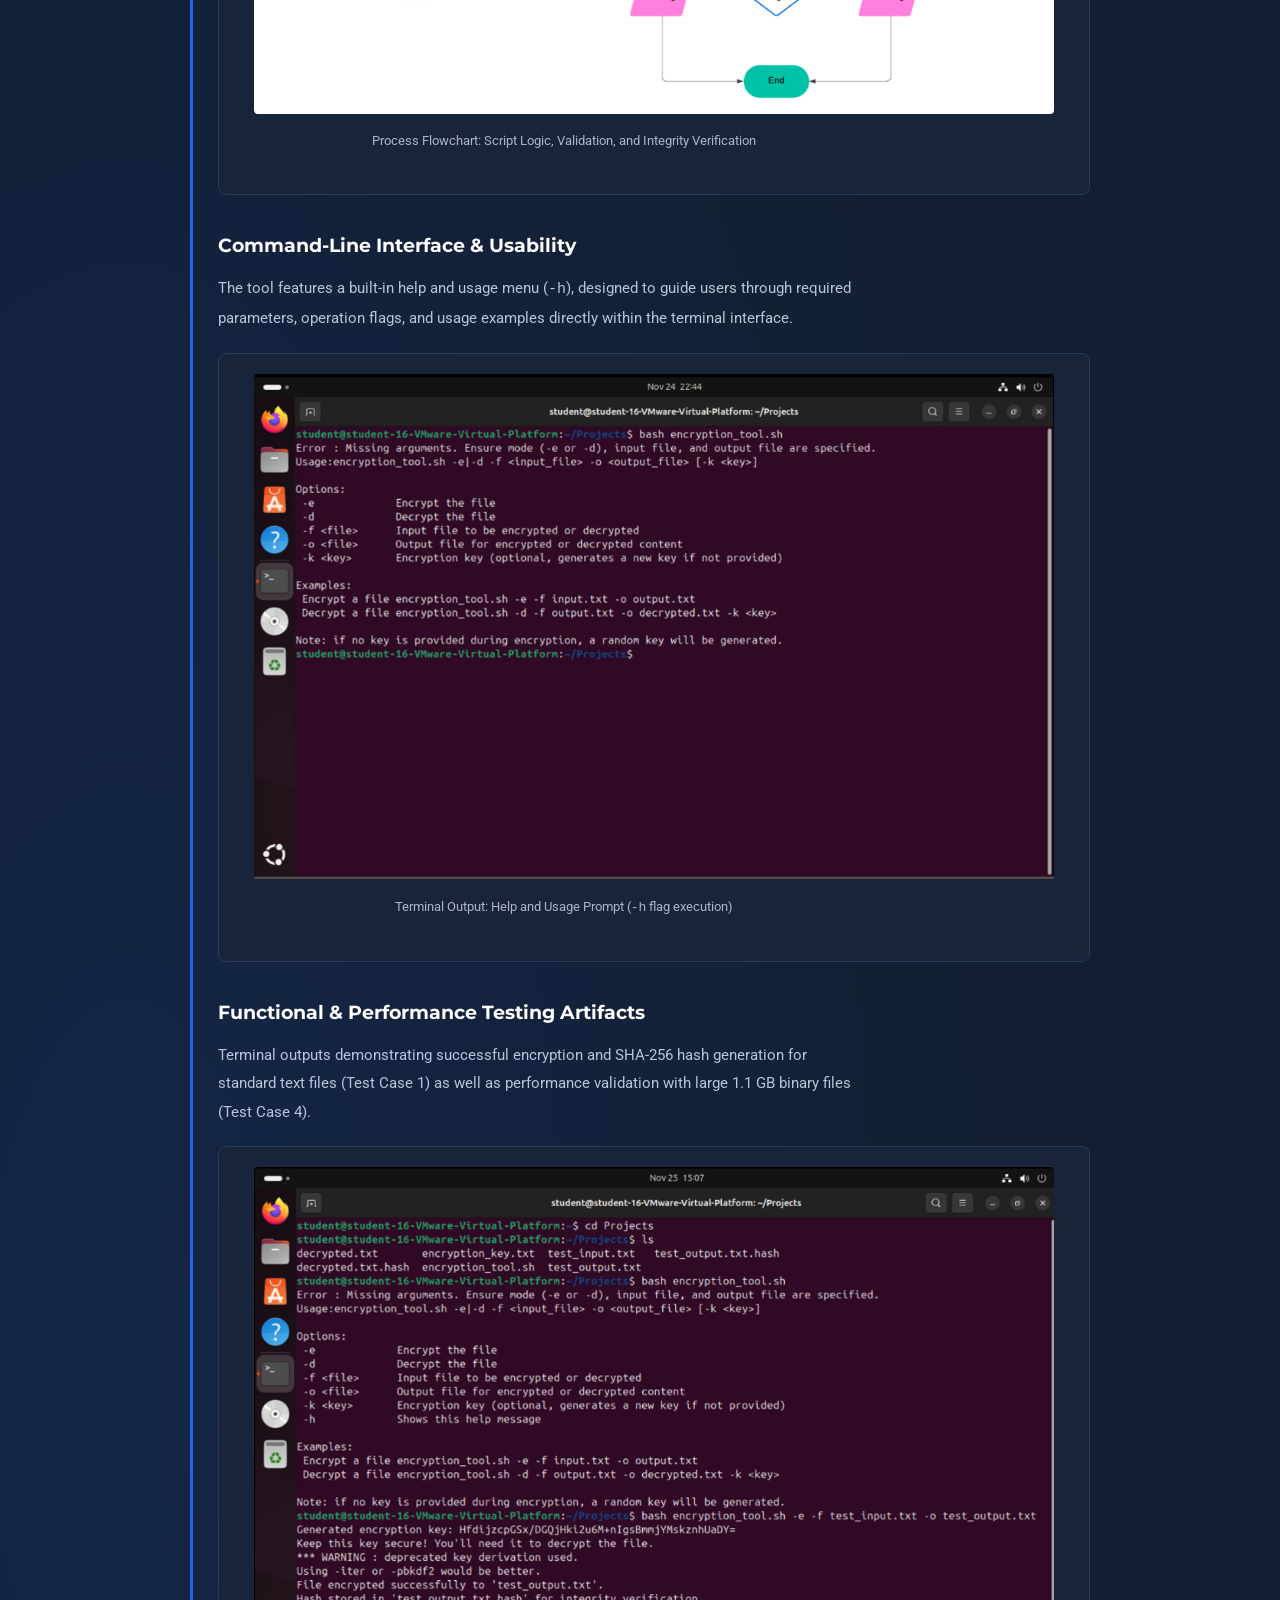
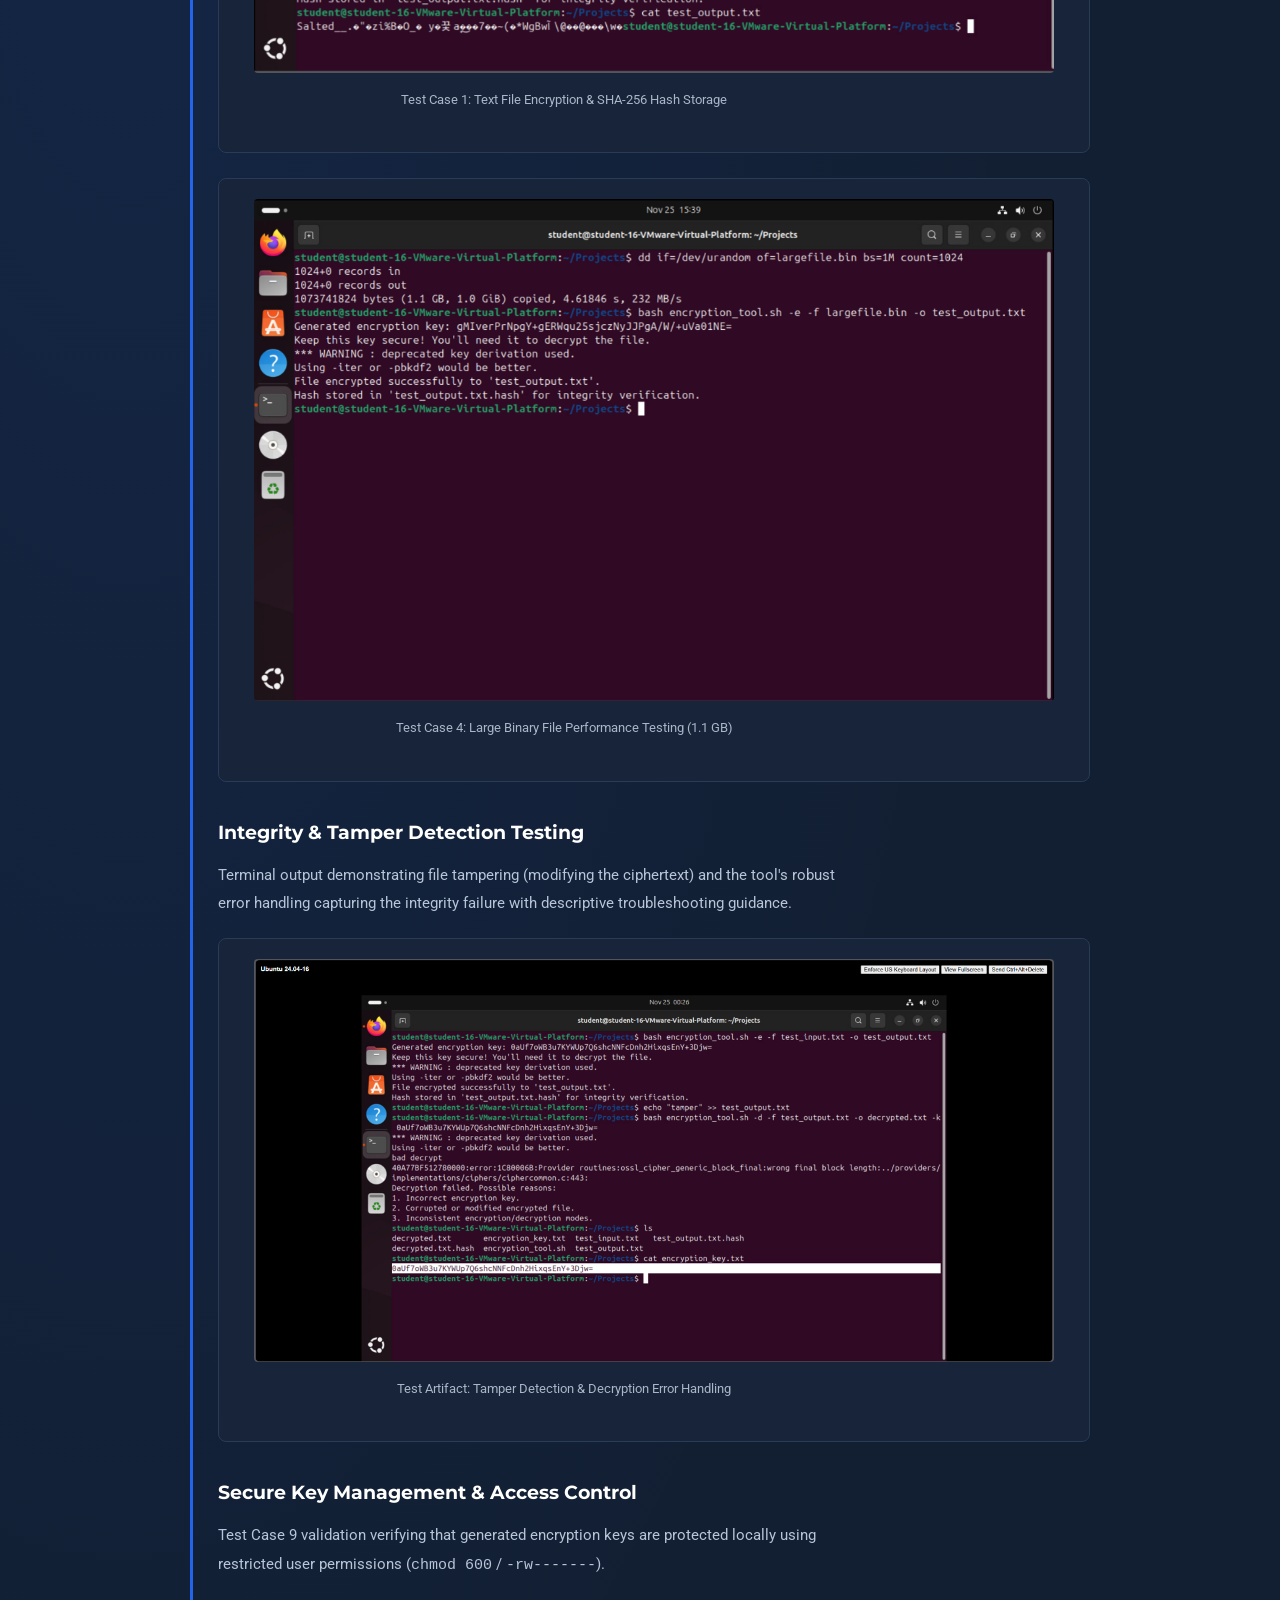
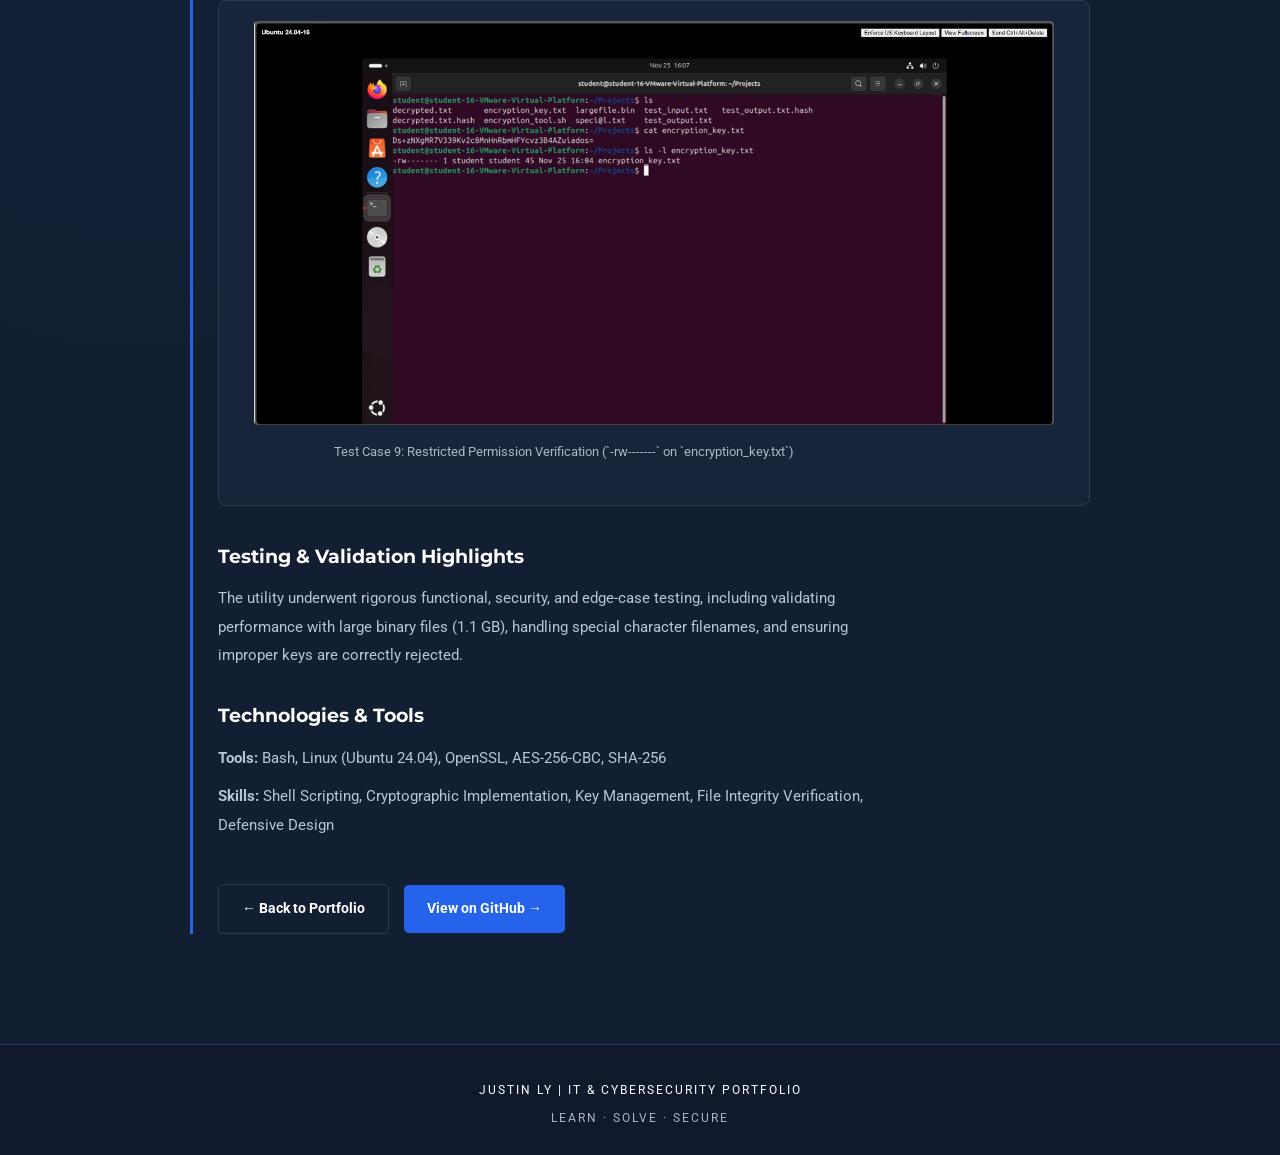
==== commit d3a90bcf: "Update encryption-tool.html" ====
--- a/encryption-tool.html
+++ b/encryption-tool.html
@@ -118,14 +118,15 @@
                 <strong>Skills:</strong> Shell Scripting, Cryptographic Implementation, Key Management, File Integrity Verification, Defensive Design
             </p>
 
-            <div style="margin-top: 45px;">
-                <a href="index.html#projects" class="button">← Back to Portfolio Projects</a>
-            </div>
-        </div>
-    </div>
-</section>
-
-</main>
+            <div style="margin-top: 45px; display: flex; gap: 15px; flex-wrap: wrap; align-items: center;">
+                            <a href="index.html#projects" class="button secondary" style="background: transparent; border: 1px solid var(--border); color: white; padding: 12px 23px; border-radius: 5px; text-decoration: none; font-weight: 700; font-size: 14px;">← Back to Portfolio</a>
+                            <a href="https://github.com/Justin-L293" target="_blank" class="button" style="background: var(--accent); color: white; padding: 12px 23px; border-radius: 5px; text-decoration: none; font-weight: 700; font-size: 14px;">View on GitHub →</a>
+                        </div>
+                    </div>
+                </div>
+            </section>
+            
+            </main>
 
 <footer>
     <p>JUSTIN LY | IT & CYBERSECURITY PORTFOLIO</p>
--- a/style.css
+++ b/style.css
@@ -88,18 +88,15 @@
     grid-template-columns: minmax(0, 1.2fr) minmax(0, 0.8fr);
     align-items: center;
     gap: 60px;
-
     width: 100%;
     min-height: 620px;
     padding: 85px max(8%, calc((100% - 1200px) / 2));
-
     background-color: #101A2C;
     background-image:
         linear-gradient(rgba(37, 99, 235, 0.045) 1px, transparent 1px),
         linear-gradient(90deg, rgba(37, 99, 235, 0.045) 1px, transparent 1px),
         radial-gradient(ellipse at 80% 45%, #1d3b69 0%, transparent 55%);
     background-size: 45px 45px, 45px 45px, auto;
-
     border-bottom: 1px solid var(--border);
 }
 
@@ -252,6 +249,10 @@
     border-radius: 9px;
     overflow: hidden;
     transition: 0.25s ease;
+    width: 100%;
+    box-sizing: border-box;
+    word-wrap: break-word;
+    overflow-wrap: break-word;
 }
 
 .info-card,
@@ -340,6 +341,8 @@
 
 .project-content {
     padding: 23px;
+    word-wrap: break-word;
+    overflow-wrap: break-word;
 }
 
 .project-category {
@@ -581,7 +584,7 @@
     .cyber-section,
     .experience-section,
     .about-section {
-        padding: 65px 8%;
+        padding: 65px 5%;
     }
 
     .about-layout {
@@ -624,4 +627,13 @@
     transform: translateX(4px);
 }
 
-
+/* Mobile-Safe Text Wrapping */
+img {
+    max-width: 100%;
+    height: auto;
+}
+
+pre, code {
+    white-space: pre-wrap;
+    word-break: break-all;
+}
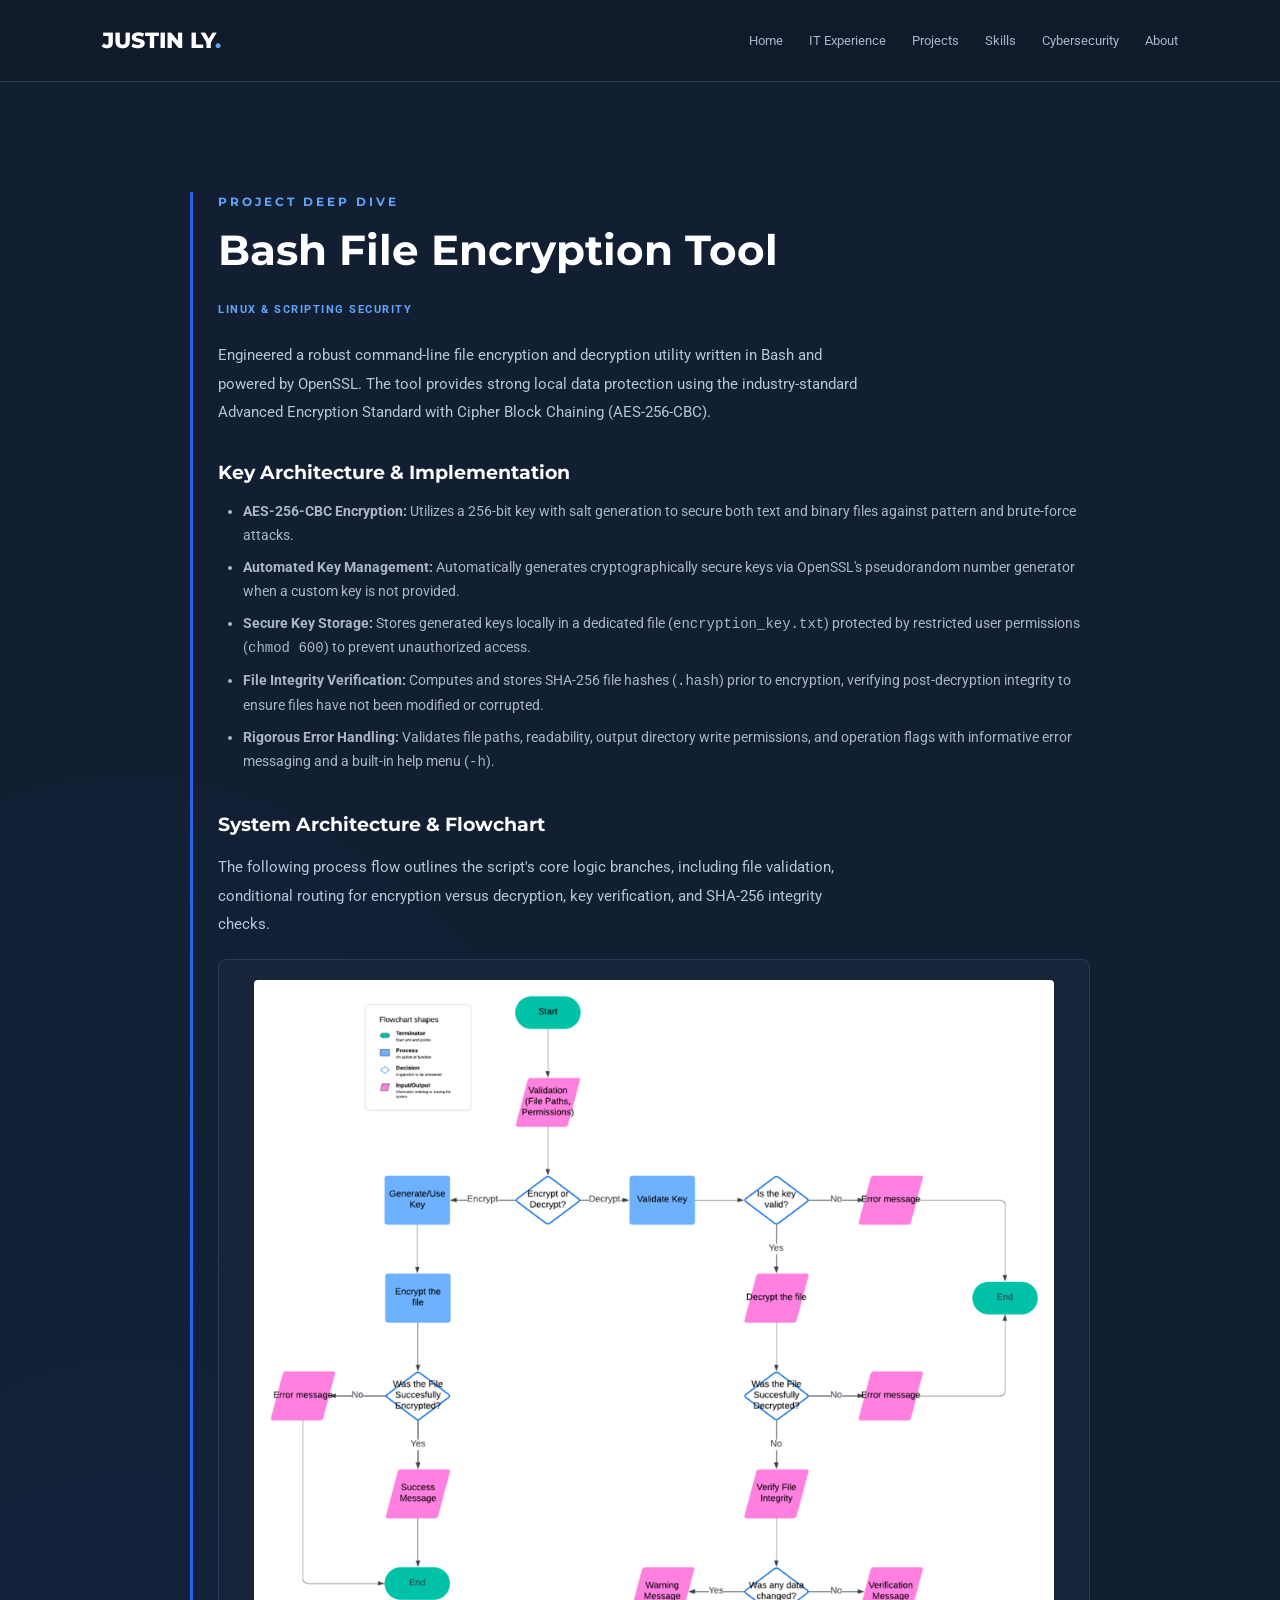
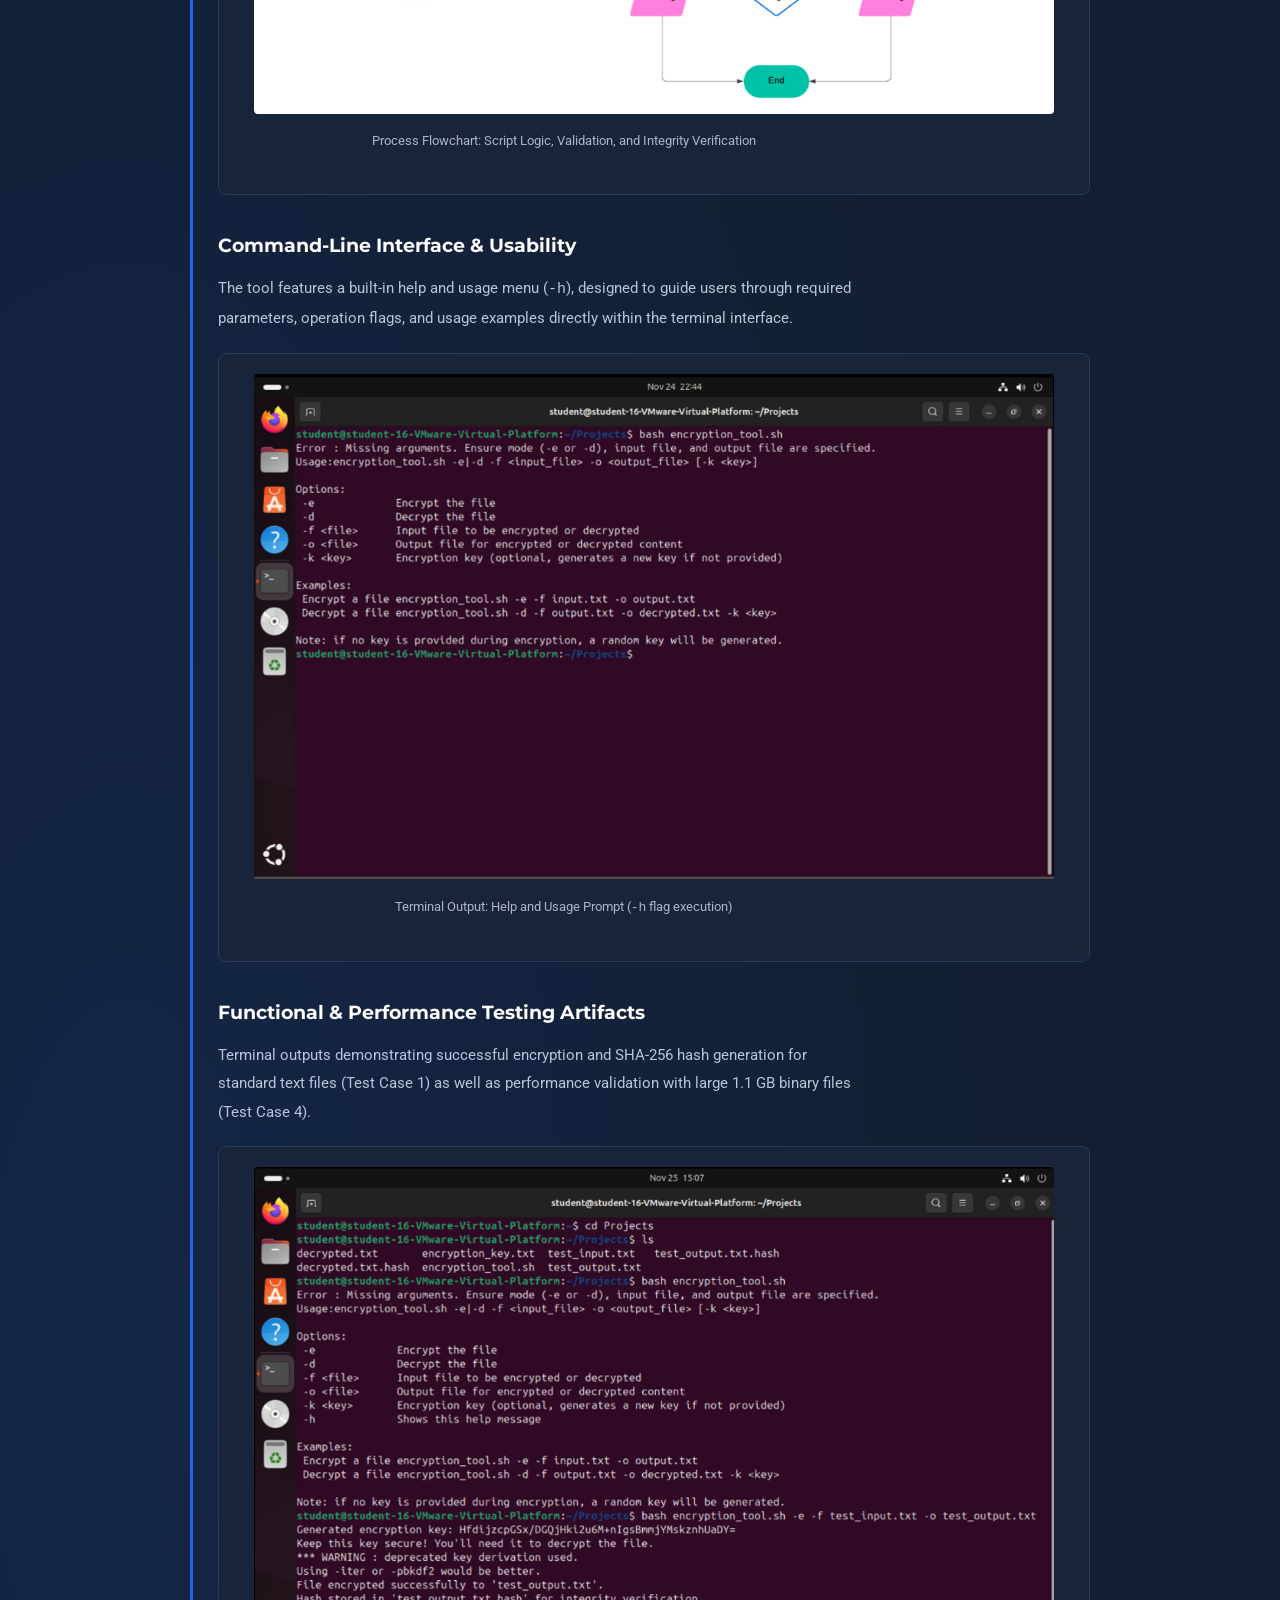
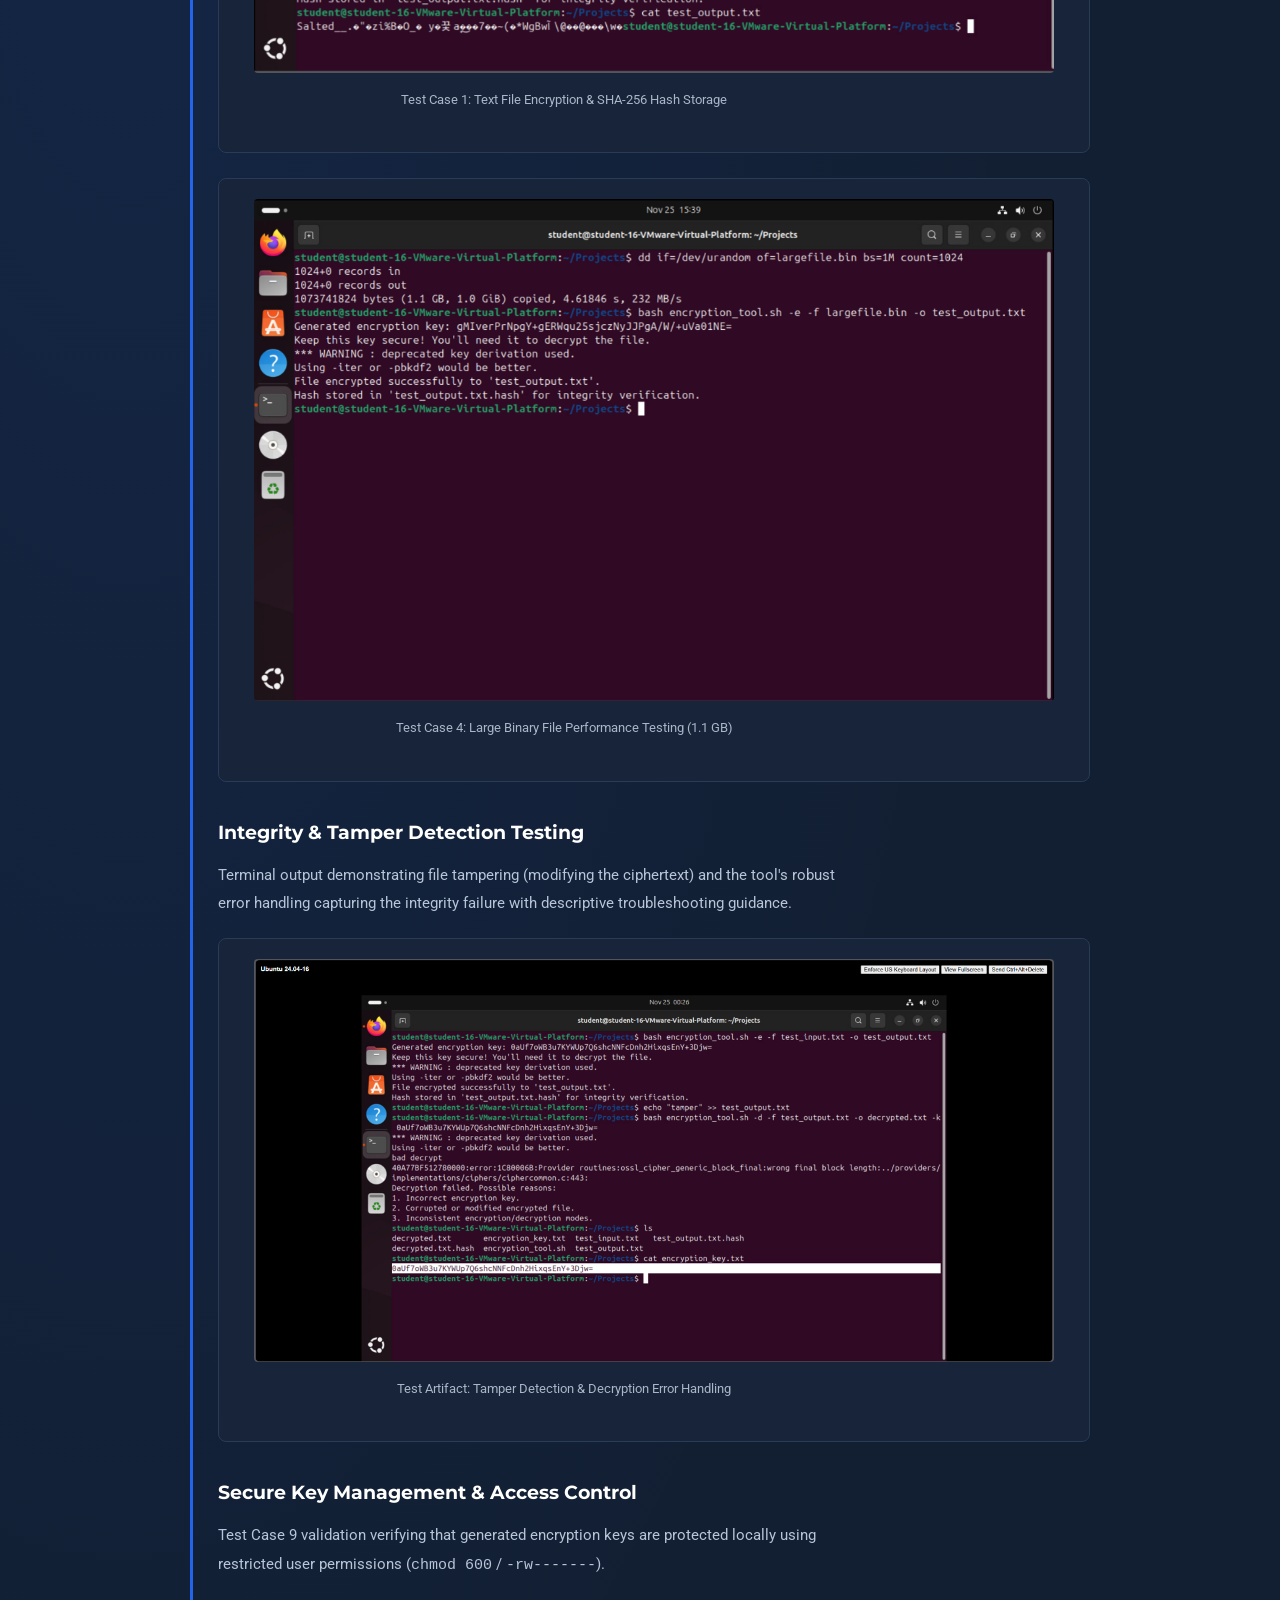
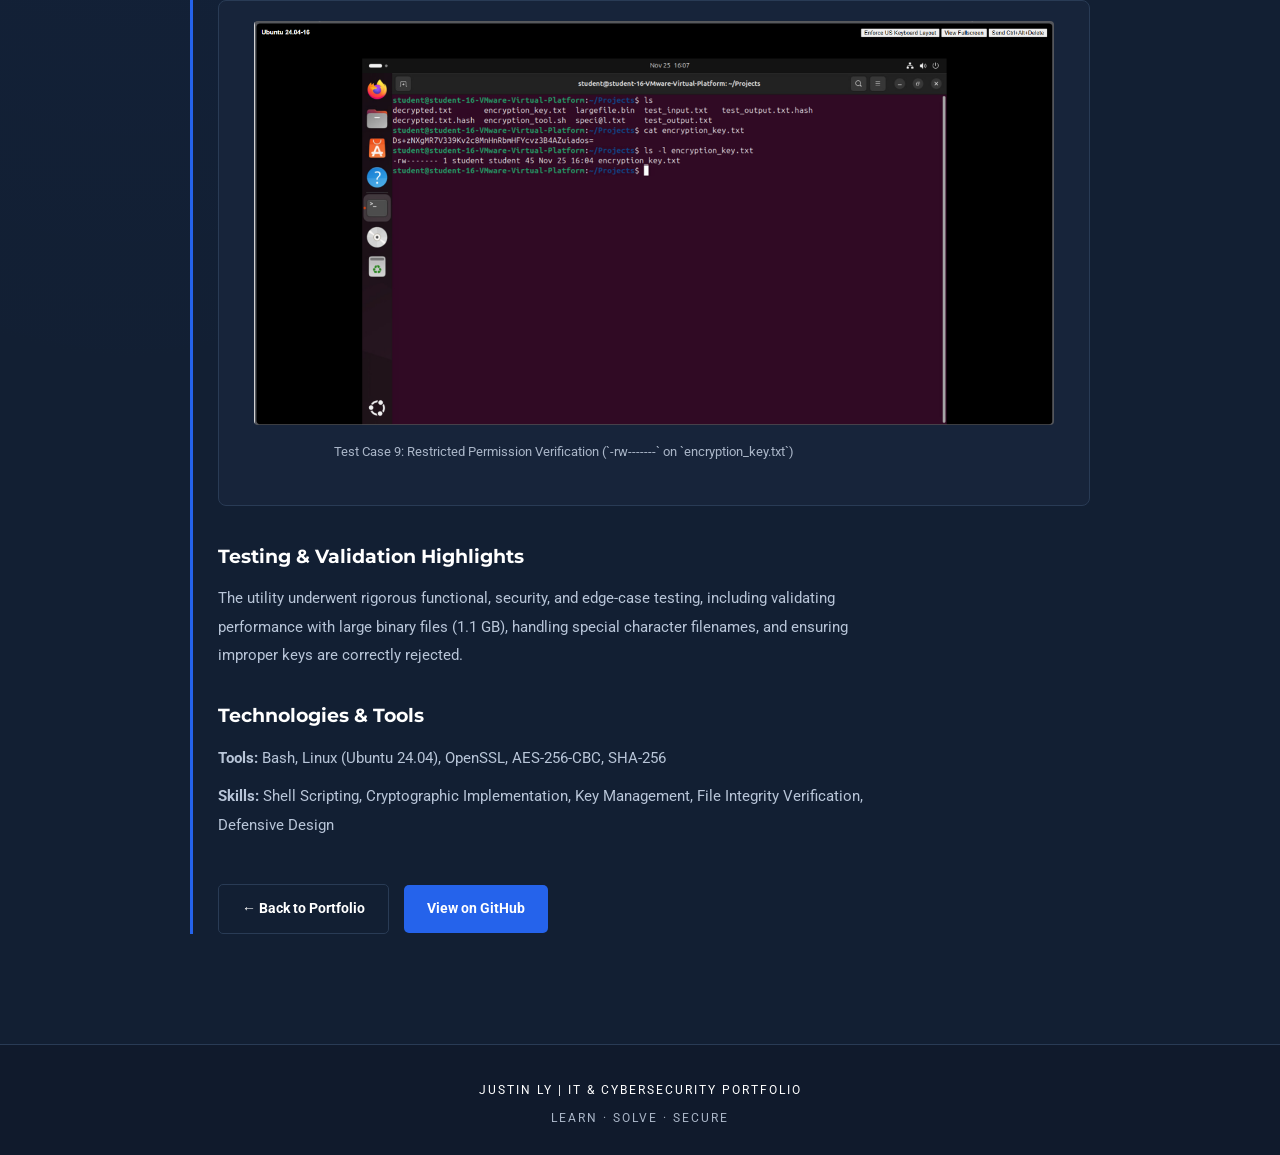
==== commit 50699470: "Update GitHub link in encryption-tool.html" ====
--- a/encryption-tool.html
+++ b/encryption-tool.html
@@ -120,7 +120,7 @@
 
             <div style="margin-top: 45px; display: flex; gap: 15px; flex-wrap: wrap; align-items: center;">
                             <a href="index.html#projects" class="button secondary" style="background: transparent; border: 1px solid var(--border); color: white; padding: 12px 23px; border-radius: 5px; text-decoration: none; font-weight: 700; font-size: 14px;">← Back to Portfolio</a>
-                            <a href="https://github.com/Justin-L293" target="_blank" class="button" style="background: var(--accent); color: white; padding: 12px 23px; border-radius: 5px; text-decoration: none; font-weight: 700; font-size: 14px;">View on GitHub →</a>
+                            <a href="https://github.com/Justin-L293/file-encryption-tool" target="_blank" class="button" style="background: var(--accent); color: white; padding: 12px 23px; border-radius: 5px; text-decoration: none; font-weight: 700; font-size: 14px;">View on GitHub</a>
                         </div>
                     </div>
                 </div>
